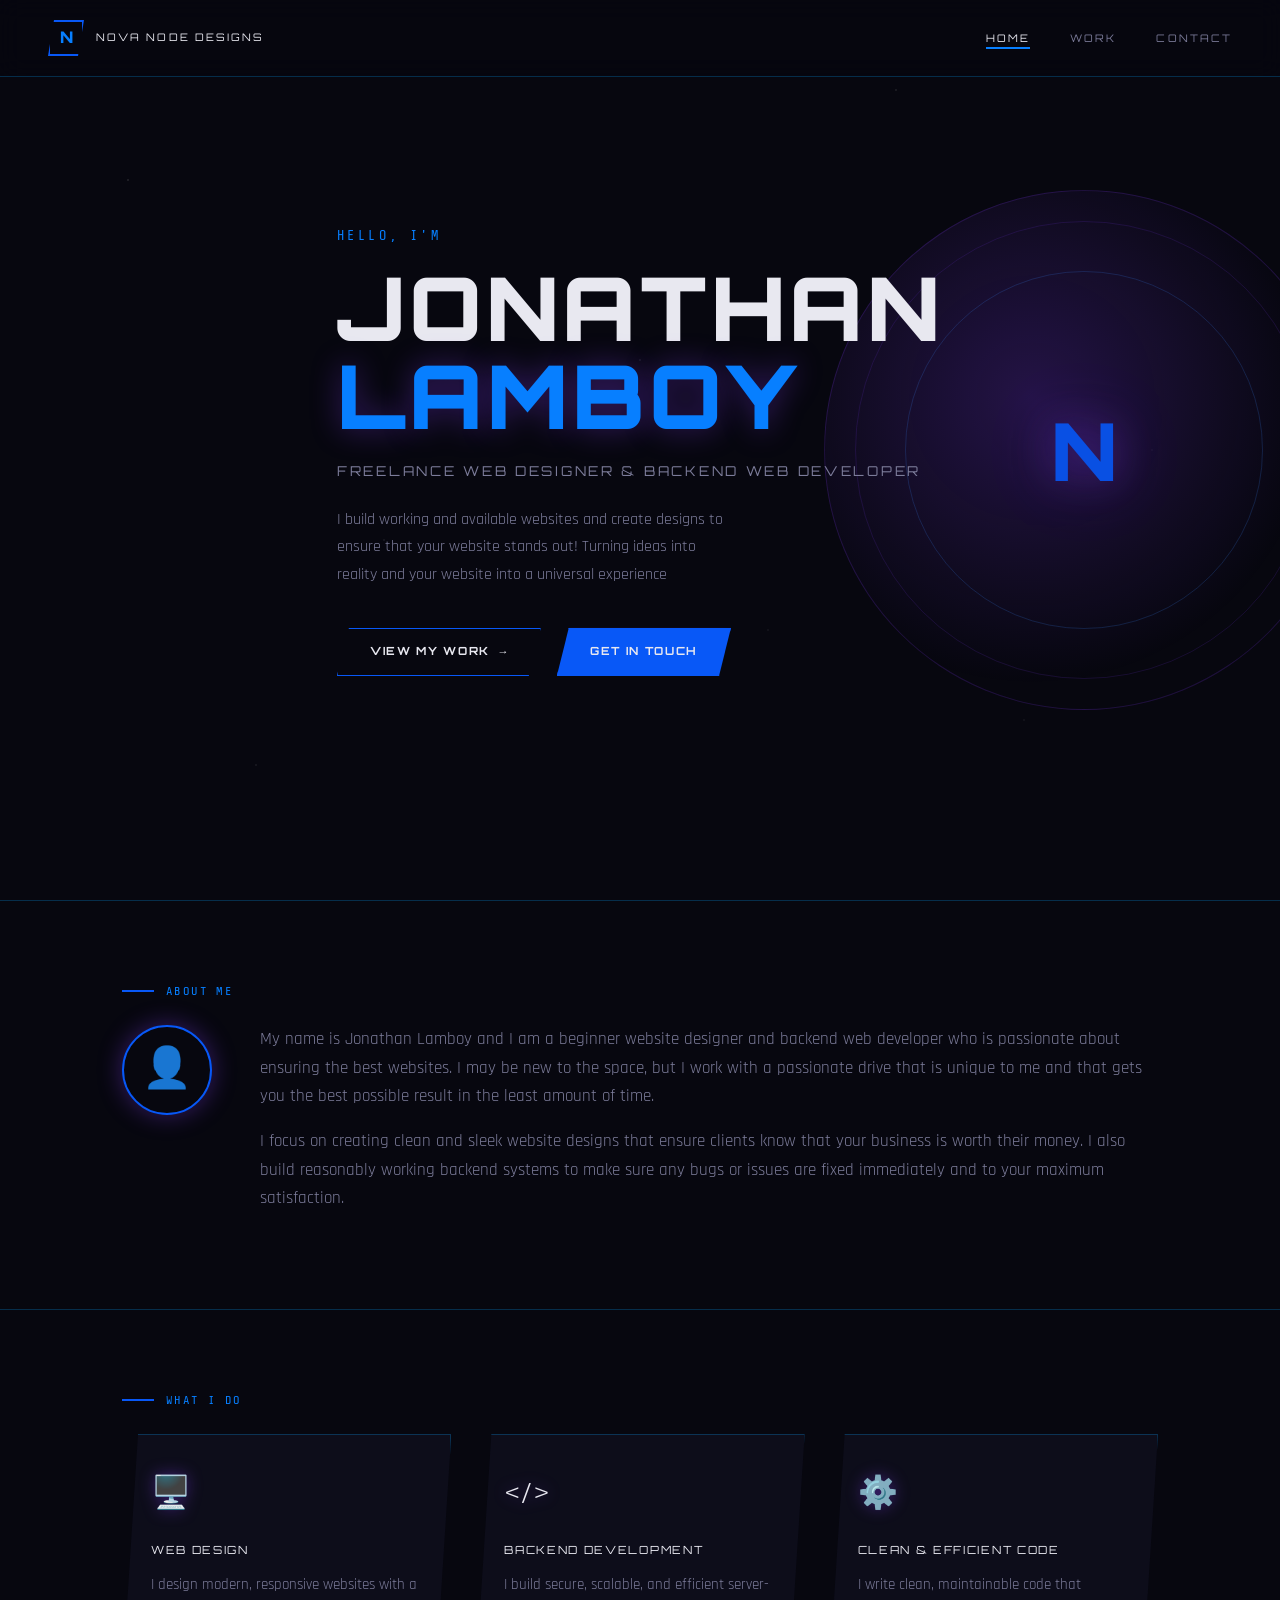
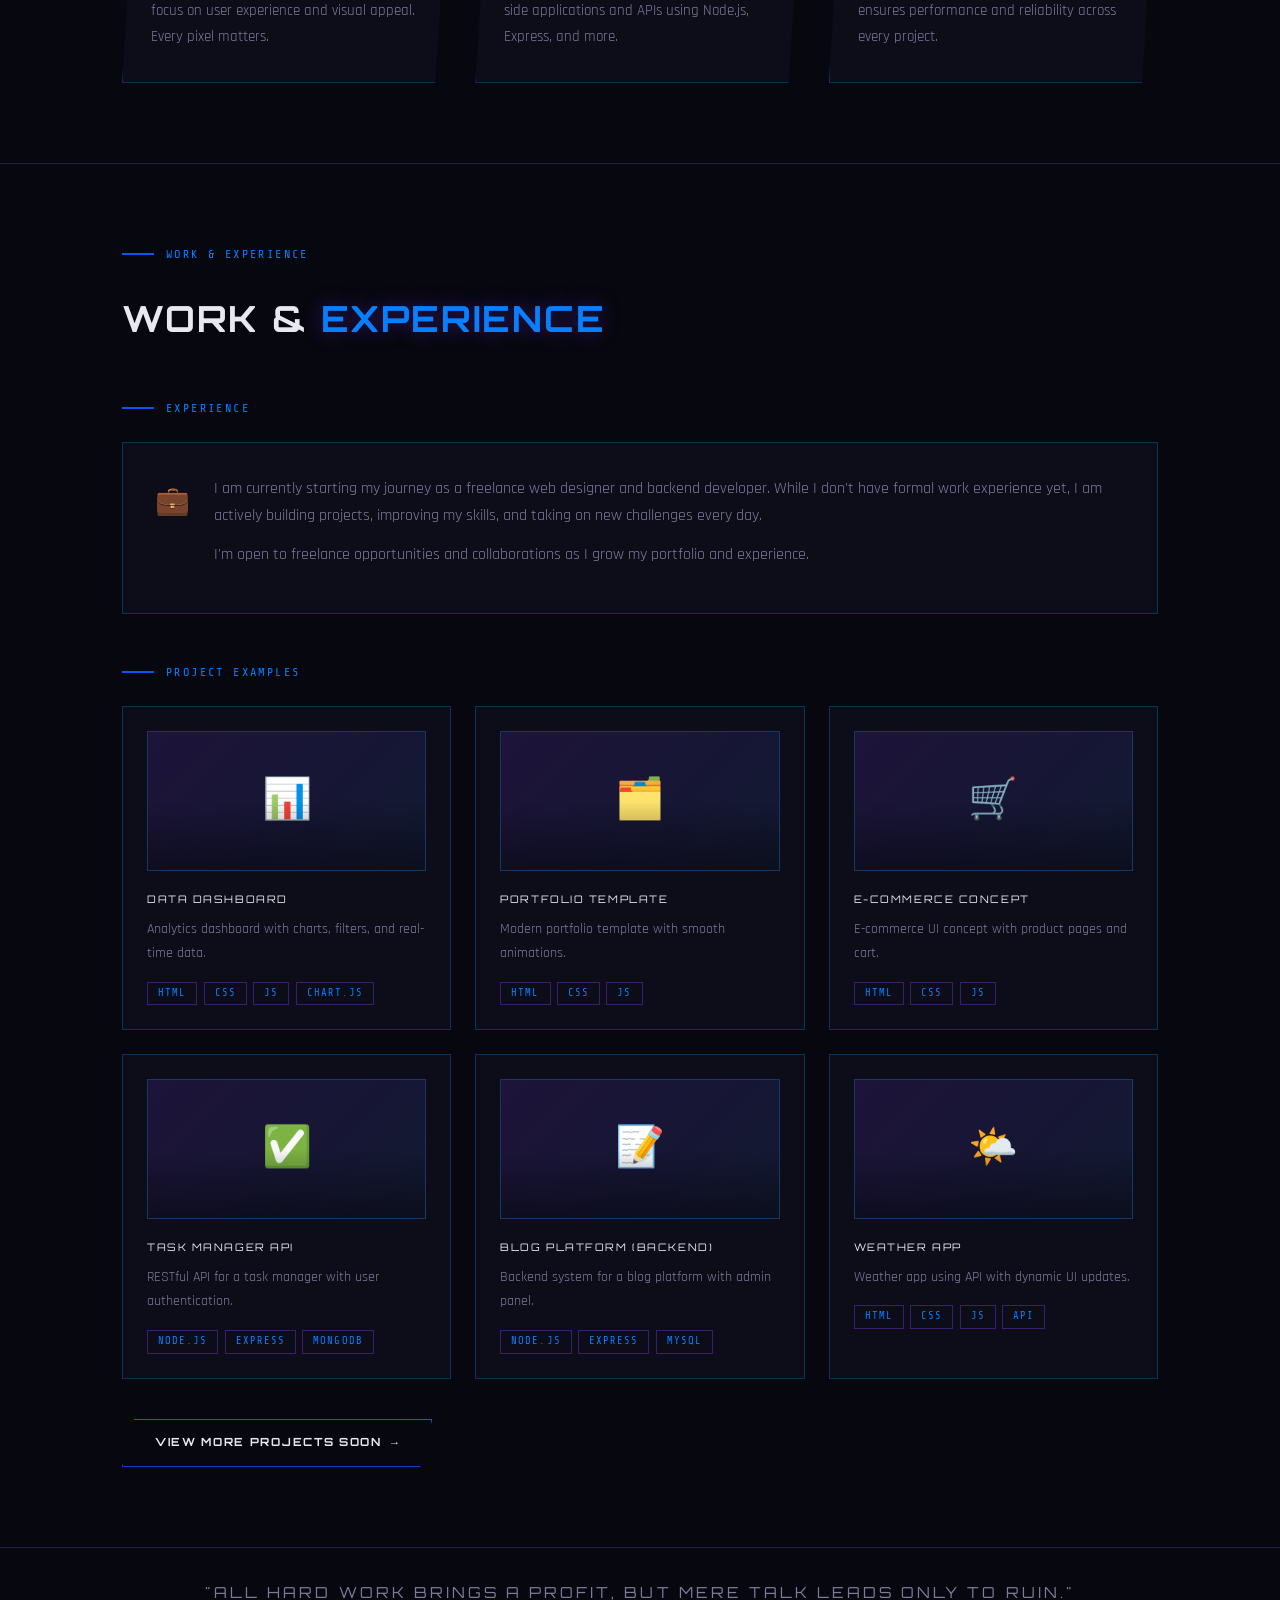
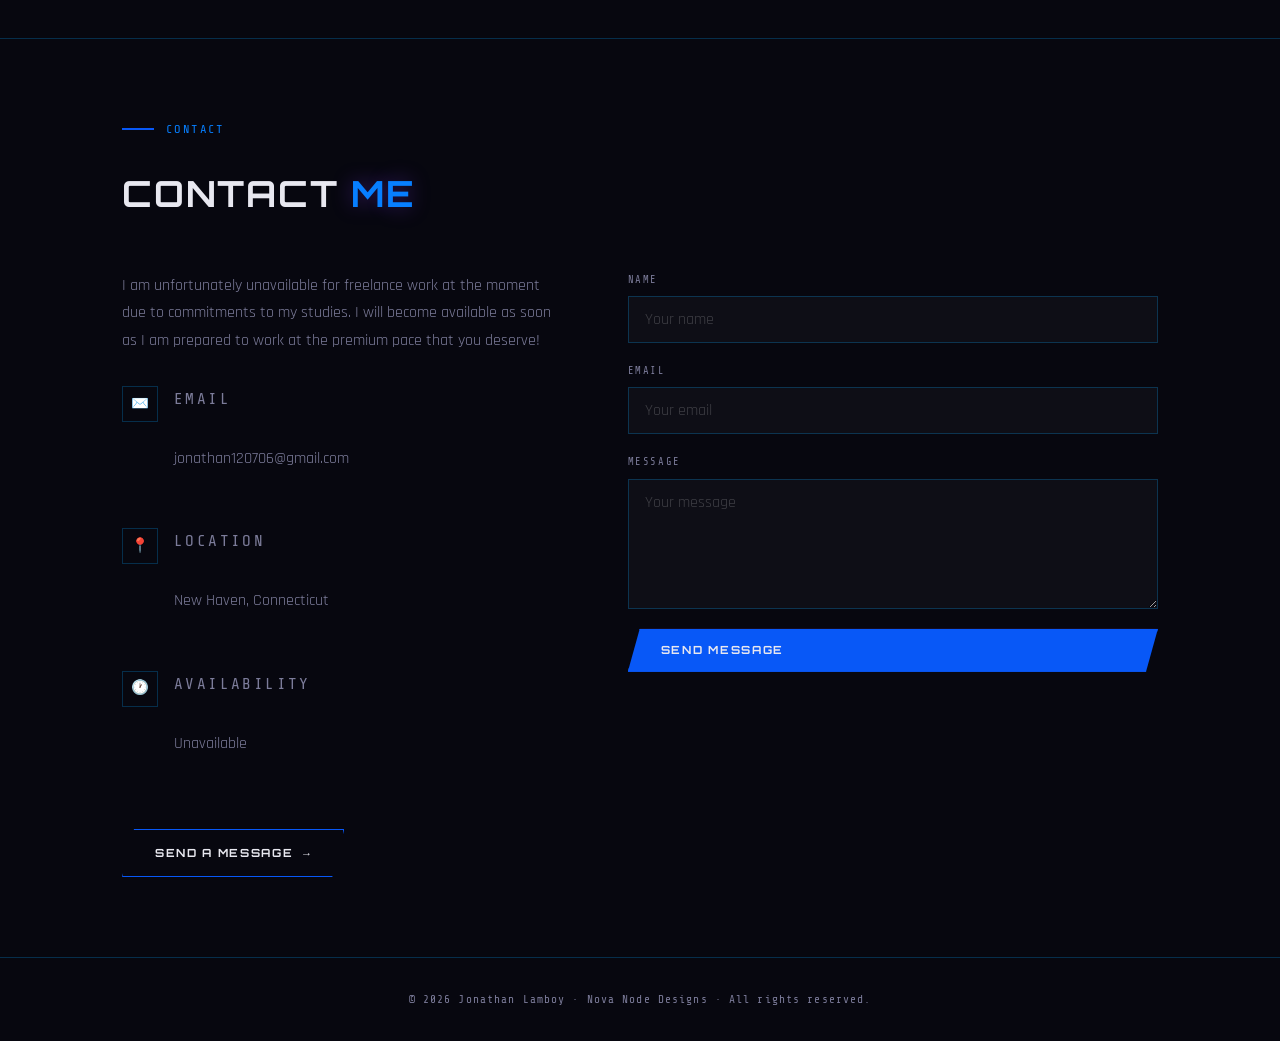
==== index.html @ 7d9d76f5 "Add files via upload" ====
<!DOCTYPE html>
<html lang="en">
<head>
  <meta charset="UTF-8" />
  <meta name="viewport" content="width=device-width, initial-scale=1.0"/>
  <title>Nova Node Designs | Jonathan Lamboy</title>
  <link href="https://fonts.googleapis.com/css2?family=Orbitron:wght@400;700;900&family=Rajdhani:wght@300;400;500;600;700&family=Share+Tech+Mono&display=swap" rel="stylesheet"/>
  <style>
    /* ============================================================
       CSS CUSTOM PROPERTIES — edit colors/fonts here easily
    ============================================================ */
    :root {
      --bg-dark:       #07070f;
      --bg-card:       #0d0d1a;
      --bg-card2:      #11112200;
      --accent:        hsl(220, 94%, 50%);       /* purple */
      --accent-bright: #077fff;
      --accent-glow:   rgba(124,58,237,0.4);
      --accent2:       #3b82f6;       /* blue */
      --text-primary:  #e8e8f0;
      --text-muted:    #7c7c9a;
      --border:        rgba(7, 164, 255, 0.25);
      --font-heading:  'Orbitron', monospace;
      --font-body:     'Rajdhani', sans-serif;
      --font-mono:     'Share Tech Mono', monospace;
    }

    /* ============================================================
       RESET & BASE
    ============================================================ */
    *, *::before, *::after { box-sizing: border-box; margin: 0; padding: 0; }

    html { scroll-behavior: smooth; }

    body {
      background: var(--bg-dark);
      color: var(--text-primary);
      font-family: var(--font-body);
      font-size: 16px;
      line-height: 1.7;
      overflow-x: hidden;
    }

    /* Starfield background */
    body::before {
      content: '';
      position: fixed;
      inset: 0;
      background-image:
        radial-gradient(1px 1px at 10% 20%, rgba(255,255,255,0.3) 0%, transparent 100%),
        radial-gradient(1px 1px at 30% 60%, rgba(255,255,255,0.2) 0%, transparent 100%),
        radial-gradient(1px 1px at 70% 10%, rgba(255,255,255,0.25) 0%, transparent 100%),
        radial-gradient(1px 1px at 80% 80%, rgba(255,255,255,0.15) 0%, transparent 100%),
        radial-gradient(1px 1px at 50% 40%, rgba(255,255,255,0.2) 0%, transparent 100%),
        radial-gradient(1px 1px at 90% 50%, rgba(255,255,255,0.1) 0%, transparent 100%),
        radial-gradient(1px 1px at 20% 85%, rgba(255,255,255,0.2) 0%, transparent 100%),
        radial-gradient(1px 1px at 60% 70%, rgba(255,255,255,0.15) 0%, transparent 100%);
      pointer-events: none;
      z-index: 0;
    }

    /* ============================================================
       UTILITY
    ============================================================ */
    .container {
      max-width: 1100px;
      margin: 0 auto;
      padding: 0 2rem;
    }

    .section { padding: 5rem 0; position: relative; }

    .section-label {
      font-family: var(--font-mono);
      font-size: 0.75rem;
      letter-spacing: 0.2em;
      color: var(--accent-bright);
      text-transform: uppercase;
      display: flex;
      align-items: center;
      gap: 0.75rem;
      margin-bottom: 1.5rem;
    }

    .section-label::before {
      content: '';
      display: block;
      width: 2rem;
      height: 2px;
      background: var(--accent);
    }

    .section-title {
      font-family: var(--font-heading);
      font-size: clamp(1.5rem, 3vw, 2.25rem);
      font-weight: 700;
      letter-spacing: 0.05em;
      text-transform: uppercase;
      margin-bottom: 3rem;
    }

    .glow-text { color: var(--accent-bright); text-shadow: 0 0 20px var(--accent-glow); }

    .btn {
      display: inline-flex;
      align-items: center;
      gap: 0.6rem;
      padding: 0.85rem 2rem;
      border: 1px solid var(--accent);
      background: transparent;
      color: var(--text-primary);
      font-family: var(--font-heading);
      font-size: 0.7rem;
      font-weight: 700;
      letter-spacing: 0.15em;
      text-transform: uppercase;
      text-decoration: none;
      cursor: pointer;
      clip-path: polygon(12px 0%, 100% 0%, calc(100% - 12px) 100%, 0% 100%);
      transition: background 0.25s, box-shadow 0.25s, color 0.25s;
    }

    .btn:hover {
      background: var(--accent);
      box-shadow: 0 0 24px var(--accent-glow);
      color: #fff;
    }

    .btn-filled {
      background: var(--accent);
      box-shadow: 0 0 18px var(--accent-glow);
    }

    .btn-filled:hover {
      background: var(--accent-bright);
    }

    /* ============================================================
       NAVIGATION
    ============================================================ */
    nav {
      position: fixed;
      top: 0; left: 0; right: 0;
      z-index: 100;
      display: flex;
      align-items: center;
      justify-content: space-between;
      padding: 1.25rem 3rem;
      background: rgba(7,7,15,0.85);
      backdrop-filter: blur(12px);
      border-bottom: 1px solid var(--border);
    }

    .nav-logo {
      display: flex;
      align-items: center;
      gap: 0.75rem;
      text-decoration: none;
    }

    .nav-logo-icon {
      width: 36px; height: 36px;
      border: 2px solid var(--accent);
      display: flex; align-items: center; justify-content: center;
      font-family: var(--font-heading);
      font-size: 1rem;
      font-weight: 900;
      color: var(--accent-bright);
      box-shadow: 0 0 12px var(--accent-glow);
      clip-path: polygon(6px 0%, 100% 0%, calc(100% - 6px) 100%, 0% 100%);
    }

    .nav-logo-text {
      font-family: var(--font-heading);
      font-size: 0.65rem;
      letter-spacing: 0.2em;
      text-transform: uppercase;
      color: var(--text-primary);
    }

    .nav-links {
      display: flex;
      gap: 2.5rem;
      list-style: none;
    }

    .nav-links a {
      font-family: var(--font-heading);
      font-size: 0.65rem;
      letter-spacing: 0.2em;
      text-transform: uppercase;
      text-decoration: none;
      color: var(--text-muted);
      transition: color 0.2s;
      position: relative;
      padding-bottom: 4px;
    }

    .nav-links a::after {
      content: '';
      position: absolute;
      bottom: 0; left: 0;
      width: 0; height: 2px;
      background: var(--accent-bright);
      transition: width 0.25s;
    }

    .nav-links a:hover,
    .nav-links a.active {
      color: var(--text-primary);
    }

    .nav-links a:hover::after,
    .nav-links a.active::after {
      width: 100%;
    }

    /* Hamburger (mobile) */
    .hamburger {
      display: none;
      flex-direction: column;
      gap: 5px;
      cursor: pointer;
      background: none;
      border: none;
      padding: 4px;
    }
    .hamburger span {
      display: block;
      width: 24px; height: 2px;
      background: var(--text-primary);
      transition: 0.3s;
    }

    /* ============================================================
       HERO SECTION
    ============================================================ */
    #home {
      min-height: 100vh;
      display: flex;
      align-items: center;
      padding-top: 80px;
      position: relative;
      overflow: hidden;
    }

    .hero-orb {
      position: absolute;
      right: -5%;
      top: 50%;
      transform: translateY(-50%);
      width: 520px; height: 520px;
      border-radius: 50%;
      background: radial-gradient(circle at 40% 40%, rgba(124,58,237,0.25) 0%, transparent 65%);
      border: 1px solid rgba(124,58,237,0.2);
      animation: pulse 4s ease-in-out infinite;
      pointer-events: none;
    }

    .hero-orb::before {
      content: '';
      position: absolute;
      inset: 30px;
      border-radius: 50%;
      border: 1px solid rgba(124,58,237,0.15);
      animation: spin 20s linear infinite;
    }

    .hero-orb::after {
      content: '';
      position: absolute;
      inset: 80px;
      border-radius: 50%;
      border: 1px solid rgba(59,130,246,0.2);
      animation: spin 12s linear infinite reverse;
    }

    /* N logo inside orb */
    .orb-logo {
      position: absolute;
      top: 50%; left: 50%;
      transform: translate(-50%, -50%);
      font-family: var(--font-heading);
      font-size: 5rem;
      font-weight: 900;
      color: var(--accent);
      text-shadow: 0 0 40px var(--accent-glow), 0 0 80px var(--accent-glow);
      opacity: 0.9;
    }

    @keyframes pulse {
      0%, 100% { box-shadow: 0 0 60px rgba(124,58,237,0.15); }
      50%       { box-shadow: 0 0 120px rgba(124,58,237,0.35); }
    }

    @keyframes spin { to { transform: rotate(360deg); } }

    .hero-content { position: relative; z-index: 1; }

    .hero-greeting {
      font-family: var(--font-mono);
      font-size: 0.85rem;
      letter-spacing: 0.25em;
      color: var(--accent-bright);
      text-transform: uppercase;
      margin-bottom: 1rem;
      animation: fadeUp 0.6s ease both;
    }

    .hero-name {
      font-family: var(--font-heading);
      font-size: clamp(3rem, 8vw, 5.5rem);
      font-weight: 900;
      line-height: 1;
      text-transform: uppercase;
      letter-spacing: 0.04em;
      animation: fadeUp 0.7s 0.1s ease both;
    }

    .hero-name .last { color: var(--accent-bright); text-shadow: 0 0 30px var(--accent-glow); }

    .hero-tagline {
      font-family: var(--font-heading);
      font-size: clamp(0.65rem, 1.5vw, 0.85rem);
      letter-spacing: 0.2em;
      color: var(--text-muted);
      text-transform: uppercase;
      margin: 1.25rem 0 1.5rem;
      animation: fadeUp 0.7s 0.2s ease both;
    }

    .hero-desc {
      max-width: 400px;
      color: var(--text-muted);
      font-size: 1rem;
      margin-bottom: 2.5rem;
      animation: fadeUp 0.7s 0.3s ease both;
    }

    .hero-btns {
      display: flex;
      gap: 1rem;
      animation: fadeUp 0.7s 0.4s ease both;
    }

    @keyframes fadeUp {
      from { opacity: 0; transform: translateY(20px); }
      to   { opacity: 1; transform: translateY(0); }
    }

    /* ============================================================
       ABOUT SECTION
    ============================================================ */
    .about-grid {
      display: grid;
      grid-template-columns: auto 1fr;
      gap: 3rem;
      align-items: start;
    }

    .about-avatar {
      width: 90px; height: 90px;
      border: 2px solid var(--accent);
      border-radius: 50%;
      display: flex; align-items: center; justify-content: center;
      font-size: 2.5rem;
      box-shadow: 0 0 24px var(--accent-glow);
      flex-shrink: 0;
    }

    .about-text p { color: var(--text-muted); margin-bottom: 1rem; font-size: 1.05rem; }

    /* ============================================================
       WHAT I DO
    ============================================================ */
    .services-grid {
      display: grid;
      grid-template-columns: repeat(auto-fit, minmax(220px, 1fr));
      gap: 1.5rem;
    }

    .service-card {
      border: 1px solid var(--border);
      background: var(--bg-card);
      padding: 2rem 1.75rem;
      position: relative;
      clip-path: polygon(16px 0%, 100% 0%, calc(100% - 16px) 100%, 0% 100%);
      transition: border-color 0.3s, box-shadow 0.3s, transform 0.3s;
    }

    .service-card:hover {
      border-color: var(--accent);
      box-shadow: 0 0 30px var(--accent-glow);
      transform: translateY(-4px);
    }

    .service-icon {
      font-size: 2rem;
      margin-bottom: 1.25rem;
      display: block;
      filter: drop-shadow(0 0 8px var(--accent-glow));
    }

    .service-title {
      font-family: var(--font-heading);
      font-size: 0.7rem;
      letter-spacing: 0.15em;
      text-transform: uppercase;
      margin-bottom: 0.75rem;
      color: var(--text-primary);
    }

    .service-desc { color: var(--text-muted); font-size: 0.95rem; }

    /* ============================================================
       WORK / PROJECTS SECTION
    ============================================================ */
    .work-intro {
      color: var(--text-muted);
      max-width: 600px;
      margin-bottom: 3rem;
      font-size: 1rem;
    }

    /* ---- Experience block ---- */
    .experience-block {
      border: 1px solid var(--border);
      background: var(--bg-card);
      padding: 2rem;
      margin-bottom: 3rem;
      display: flex;
      gap: 1.5rem;
      align-items: flex-start;
    }

    .exp-icon { font-size: 1.75rem; flex-shrink: 0; margin-top: 4px; }

    .exp-body p { color: var(--text-muted); margin-bottom: 0.75rem; font-size: 1rem; }

    /* ---- Projects grid ---- */
    .projects-grid {
      display: grid;
      grid-template-columns: repeat(auto-fill, minmax(280px, 1fr));
      gap: 1.5rem;
      margin-bottom: 2.5rem;
    }

    .project-card {
      border: 1px solid var(--border);
      background: var(--bg-card);
      padding: 1.5rem;
      transition: border-color 0.3s, box-shadow 0.3s, transform 0.3s;
      cursor: default;
    }

    .project-card:hover {
      border-color: var(--accent);
      box-shadow: 0 0 24px var(--accent-glow);
      transform: translateY(-3px);
    }

    .project-thumb {
      width: 100%;
      height: 140px;
      background: linear-gradient(135deg, rgba(124,58,237,0.15), rgba(59,130,246,0.1));
      border: 1px solid var(--border);
      margin-bottom: 1.25rem;
      display: flex;
      align-items: center;
      justify-content: center;
      font-size: 2.5rem;
      position: relative;
      overflow: hidden;
    }

    .project-thumb::after {
      content: '';
      position: absolute;
      inset: 0;
      background: linear-gradient(to bottom, transparent 50%, rgba(7,7,15,0.6));
    }

    .project-title {
      font-family: var(--font-heading);
      font-size: 0.65rem;
      letter-spacing: 0.15em;
      text-transform: uppercase;
      margin-bottom: 0.5rem;
    }

    .project-desc { color: var(--text-muted); font-size: 0.9rem; margin-bottom: 1rem; }

    .project-tags { display: flex; flex-wrap: wrap; gap: 0.4rem; }

    .tag {
      font-family: var(--font-mono);
      font-size: 0.65rem;
      letter-spacing: 0.1em;
      padding: 2px 10px;
      border: 1px solid rgba(124,58,237,0.4);
      color: var(--accent-bright);
      text-transform: uppercase;
    }

    /* ============================================================
       CONTACT SECTION
    ============================================================ */
    .contact-layout {
      display: grid;
      grid-template-columns: 1fr 1.2fr;
      gap: 4rem;
      align-items: start;
    }

    .contact-info p {
      color: var(--text-muted);
      margin-bottom: 2rem;
      font-size: 1rem;
    }

    .contact-detail {
      display: flex;
      align-items: flex-start;
      gap: 1rem;
      margin-bottom: 1.5rem;
    }

    .contact-detail-icon {
      width: 36px; height: 36px;
      border: 1px solid var(--border);
      display: flex; align-items: center; justify-content: center;
      flex-shrink: 0;
      font-size: 0.9rem;
    }

    .contact-detail-label {
      font-family: var(--font-mono);
      font-size: 0.65rem;
      letter-spacing: 0.15em;
      text-transform: uppercase;
      color: var(--accent-bright);
      margin-bottom: 2px;
    }

    .contact-detail-value { color: var(--text-primary); font-size: 0.95rem; }

    /* ---- Form ---- */
    .contact-form { display: flex; flex-direction: column; gap: 1.25rem; }

    .form-group { display: flex; flex-direction: column; gap: 0.4rem; }

    .form-label {
      font-family: var(--font-mono);
      font-size: 0.65rem;
      letter-spacing: 0.15em;
      text-transform: uppercase;
      color: var(--text-muted);
    }

    .form-input,
    .form-textarea {
      background: rgba(255,255,255,0.03);
      border: 1px solid var(--border);
      color: var(--text-primary);
      font-family: var(--font-body);
      font-size: 1rem;
      padding: 0.75rem 1rem;
      outline: none;
      transition: border-color 0.25s, box-shadow 0.25s;
      width: 100%;
    }

    .form-input::placeholder,
    .form-textarea::placeholder { color: rgba(255,255,255,0.2); }

    .form-input:focus,
    .form-textarea:focus {
      border-color: var(--accent);
      box-shadow: 0 0 12px var(--accent-glow);
    }

    .form-textarea { resize: vertical; min-height: 130px; }

    /* ============================================================
       QUOTE BANNER
    ============================================================ */
    .quote-banner {
      text-align: center;
      padding: 2rem 0;
      border-top: 1px solid var(--border);
      border-bottom: 1px solid var(--border);
      margin: 0;
    }

    .quote-banner blockquote {
      font-family: var(--font-heading);
      font-size: clamp(0.7rem, 1.5vw, 0.95rem);
      letter-spacing: 0.2em;
      text-transform: uppercase;
      color: var(--text-muted);
    }

    /* ============================================================
       FOOTER
    ============================================================ */
    footer {
      text-align: center;
      padding: 2rem;
      font-family: var(--font-mono);
      font-size: 0.7rem;
      letter-spacing: 0.1em;
      color: var(--text-muted);
      border-top: 1px solid var(--border);
    }

    /* ============================================================
       DIVIDER
    ============================================================ */
    .section-divider {
      border: none;
      border-top: 1px solid var(--border);
      margin: 0;
    }

    /* ============================================================
       MOBILE RESPONSIVE
    ============================================================ */
    @media (max-width: 768px) {
      nav { padding: 1rem 1.5rem; }

      .nav-links { display: none; flex-direction: column; gap: 1.5rem; position: absolute;
        top: 100%; left: 0; right: 0; background: rgba(7,7,15,0.97);
        padding: 2rem; border-bottom: 1px solid var(--border); }

      .nav-links.open { display: flex; }

      .hamburger { display: flex; }

      .hero-orb { width: 280px; height: 280px; right: -10%; opacity: 0.5; }

      .about-grid { grid-template-columns: 1fr; }

      .contact-layout { grid-template-columns: 1fr; gap: 2.5rem; }

      .hero-btns { flex-direction: column; align-items: flex-start; }
    }
  </style>
</head>
<body>

  <!-- ============================================================
       NAVIGATION
  ============================================================ -->
  <nav>
    <a href="#home" class="nav-logo">
      <div class="nav-logo-icon">N</div>
      <span class="nav-logo-text">Nova Node Designs</span>
    </a>

    <ul class="nav-links" id="navLinks">
      <li><a href="#home"    class="active">Home</a></li>
      <li><a href="#work">Work</a></li>
      <li><a href="#contact">Contact</a></li>
    </ul>

    <button class="hamburger" id="hamburger" aria-label="Toggle menu">
      <span></span><span></span><span></span>
    </button>
  </nav>


  <!-- ============================================================
       HERO
  ============================================================ -->
  <section id="home" class="section">
    <div class="container">
      <div class="hero-content">
        <p class="hero-greeting">Hello, I'm</p>
        <h1 class="hero-name">
          Jonathan<br>
          <span class="last">Lamboy</span>
        </h1>
        <!-- ✏️ EDIT: change your title below -->
        <p class="hero-tagline">Freelance Web Designer &amp; Backend Web Developer</p>
        <!-- ✏️ EDIT: change your short bio below -->
        <p class="hero-desc">
          I build working and available websites and create designs to ensure that your website stands out!
          Turning ideas into reality and your website into a universal experience
        </p>
        <div class="hero-btns">
          <a href="#work" class="btn">View My Work &nbsp;→</a>
          <a href="#contact" class="btn btn-filled">Get In Touch</a>
        </div>
      </div>
    </div>

    <!-- Decorative orb -->
    <div class="hero-orb">
      <div class="orb-logo">N</div>
    </div>
  </section>


  <!-- ============================================================
       ABOUT
  ============================================================ -->
  <hr class="section-divider"/>
  <section id="about" class="section">
    <div class="container">
      <span class="section-label">About Me</span>
      <div class="about-grid">
        <div class="about-avatar">👤</div>
        <div class="about-text">
          <!-- ✏️ EDIT: change your bio paragraphs below -->
          <p>
            My name is Jonathan Lamboy and I am a beginner website designer and backend web developer who is passionate about ensuring the best websites. I may be new to the space, but I work with a passionate drive that is unique to me and that gets you the best possible result in the least amount of time.
          </p>
          <p>
            I focus on creating clean and sleek website designs that ensure clients know that your business is worth their money. I also build reasonably working backend systems to make sure any bugs or issues are fixed immediately and to your maximum satisfaction.
          </p>
        </div>
      </div>
    </div>
  </section>


  <!-- ============================================================
       WHAT I DO
  ============================================================ -->
  <hr class="section-divider"/>
  <section id="services" class="section">
    <div class="container">
      <span class="section-label">What I Do</span>
      <div class="services-grid">
        <!-- ✏️ EDIT: change service cards or add more below -->
        <div class="service-card">
          <span class="service-icon">🖥️</span>
          <p class="service-title">Web Design</p>
          <p class="service-desc">
            I design modern, responsive websites with a focus on user experience
            and visual appeal. Every pixel matters.
          </p>
        </div>
        <div class="service-card">
          <span class="service-icon">&lt;/&gt;</span>
          <p class="service-title">Backend Development</p>
          <p class="service-desc">
            I build secure, scalable, and efficient server-side applications and APIs
            using Node.js, Express, and more.
          </p>
        </div>
        <div class="service-card">
          <span class="service-icon">⚙️</span>
          <p class="service-title">Clean &amp; Efficient Code</p>
          <p class="service-desc">
            I write clean, maintainable code that ensures performance and reliability
            across every project.
          </p>
        </div>
      </div>
    </div>
  </section>


  <!-- ============================================================
       WORK & EXPERIENCE
  ============================================================ -->
  <hr class="section-divider"/>
  <section id="work" class="section">
    <div class="container">
      <span class="section-label">Work &amp; Experience</span>
      <h2 class="section-title">Work &amp; <span class="glow-text">Experience</span></h2>

      <!-- ---- Experience ---- -->
      <span class="section-label">Experience</span>
      <div class="experience-block">
        <span class="exp-icon">💼</span>
        <div class="exp-body">
          <!-- ✏️ EDIT: add your job titles, companies, dates here -->
          <p>
            I am currently starting my journey as a freelance web designer and backend developer.
            While I don't have formal work experience yet, I am actively building projects,
            improving my skills, and taking on new challenges every day.
          </p>
          <p>
            I'm open to freelance opportunities and collaborations as I grow my portfolio
            and experience.
          </p>

          <!-- Example of how to add a real job entry — uncomment and fill in:
          <p><strong style="color:var(--text-primary)">Job Title — Company Name</strong><br>
          Month Year – Month Year<br>
          Brief description of what you did here.</p>
          -->
        </div>
      </div>

      <!-- ---- Projects ---- -->
      <span class="section-label">Project Examples</span>
      <div class="projects-grid">

        <!-- ✏️ EDIT: change or add project cards. Copy one block and paste it. -->

        <div class="project-card">
          <div class="project-thumb">📊</div>
          <p class="project-title">Data Dashboard</p>
          <p class="project-desc">Analytics dashboard with charts, filters, and real-time data.</p>
          <div class="project-tags">
            <span class="tag">HTML</span>
            <span class="tag">CSS</span>
            <span class="tag">JS</span>
            <span class="tag">Chart.js</span>
          </div>
        </div>

        <div class="project-card">
          <div class="project-thumb">🗂️</div>
          <p class="project-title">Portfolio Template</p>
          <p class="project-desc">Modern portfolio template with smooth animations.</p>
          <div class="project-tags">
            <span class="tag">HTML</span>
            <span class="tag">CSS</span>
            <span class="tag">JS</span>
          </div>
        </div>

        <div class="project-card">
          <div class="project-thumb">🛒</div>
          <p class="project-title">E-Commerce Concept</p>
          <p class="project-desc">E-commerce UI concept with product pages and cart.</p>
          <div class="project-tags">
            <span class="tag">HTML</span>
            <span class="tag">CSS</span>
            <span class="tag">JS</span>
          </div>
        </div>

        <div class="project-card">
          <div class="project-thumb">✅</div>
          <p class="project-title">Task Manager API</p>
          <p class="project-desc">RESTful API for a task manager with user authentication.</p>
          <div class="project-tags">
            <span class="tag">Node.js</span>
            <span class="tag">Express</span>
            <span class="tag">MongoDB</span>
          </div>
        </div>

        <div class="project-card">
          <div class="project-thumb">📝</div>
          <p class="project-title">Blog Platform (Backend)</p>
          <p class="project-desc">Backend system for a blog platform with admin panel.</p>
          <div class="project-tags">
            <span class="tag">Node.js</span>
            <span class="tag">Express</span>
            <span class="tag">MySQL</span>
          </div>
        </div>

        <div class="project-card">
          <div class="project-thumb">🌤️</div>
          <p class="project-title">Weather App</p>
          <p class="project-desc">Weather app using API with dynamic UI updates.</p>
          <div class="project-tags">
            <span class="tag">HTML</span>
            <span class="tag">CSS</span>
            <span class="tag">JS</span>
            <span class="tag">API</span>
          </div>
        </div>

      </div>

      <a href="#contact" class="btn">View More Projects Soon &nbsp;→</a>
    </div>
  </section>


  <!-- ============================================================
       QUOTE BANNER
  ============================================================ -->
  <div class="quote-banner">
    <div class="container">
      <!-- ✏️ EDIT: change your personal quote -->
      <blockquote>"All hard work brings a profit, but mere talk leads only to ruin."</blockquote>
    </div>
  </div>


  <!-- ============================================================
       CONTACT
  ============================================================ -->
  <section id="contact" class="section">
    <div class="container">
      <span class="section-label">Contact</span>
      <h2 class="section-title">Contact <span class="glow-text">Me</span></h2>

      <div class="contact-layout">

        <!-- Left: info -->
        <div class="contact-info">
          <p>I am unfortunately unavailable for freelance work at the moment due to commitments to my studies. I will become available as soon as I am prepared to work at the premium pace that you deserve!</p>

          <!-- ✏️ EDIT: update your email, location, and availability below -->
          <div class="contact-detail">
            <div class="contact-detail-icon">✉️</div>
            <div>
              <p class="contact-detail-label">Email</p>
              <!-- Change this email -->
              <p class="contact-detail-value">jonathan120706@gmail.com</p>
            </div>
          </div>

          <div class="contact-detail">
            <div class="contact-detail-icon">📍</div>
            <div>
              <p class="contact-detail-label">Location</p>
              <!-- Change your location -->
              <p class="contact-detail-value">New Haven, Connecticut</p>
            </div>
          </div>

          <div class="contact-detail">
            <div class="contact-detail-icon">🕐</div>
            <div>
              <p class="contact-detail-label">Availability</p>
              <!-- Change your availability status -->
              <p class="contact-detail-value">Unavailable</p>
            </div>
          </div>

          <a href="mailto:jonathan120706@gmail.com" class="btn" style="margin-top:1rem;">
            Send A Message &nbsp;→
          </a>
        </div>

        <!-- Right: form -->
        <!-- ✏️ NOTE: To make this form actually send emails, you need a service like
             Formspree (https://formspree.io) — free and easy. Replace the action URL. -->
        <form class="contact-form"
              action="https://formspree.io/f/xvzyzaak"
            method="POST">
          <div class="form-group">
            <label class="form-label" for="name">Name</label>
            <input class="form-input" id="name" name="name" type="text"
                   placeholder="Your name" required/>
          </div>
          <div class="form-group">
            <label class="form-label" for="email">Email</label>
            <input class="form-input" id="email" name="email" type="email"
                   placeholder="Your email" required/>
          </div>
          <div class="form-group">
            <label class="form-label" for="message">Message</label>
            <textarea class="form-textarea" id="message" name="message"
                      placeholder="Your message" required></textarea>
          </div>
          <button type="submit" class="btn btn-filled">Send Message</button>
        </form>

      </div>
    </div>
  </section>


  <!-- ============================================================
       FOOTER
  ============================================================ -->
  <footer>
    <!-- ✏️ EDIT: update your name and year -->
    <p>© 2026 Jonathan Lamboy · Nova Node Designs · All rights reserved.</p>
  </footer>


  <!-- ============================================================
       JAVASCRIPT — mobile menu & active nav link
  ============================================================ -->
  <script>
    // Mobile hamburger menu
    const hamburger = document.getElementById('hamburger');
    const navLinks  = document.getElementById('navLinks');

    hamburger.addEventListener('click', () => {
      navLinks.classList.toggle('open');
    });

    // Close menu when a link is clicked
    navLinks.querySelectorAll('a').forEach(link => {
      link.addEventListener('click', () => navLinks.classList.remove('open'));
    });

    // Highlight active nav link on scroll
    const sections = document.querySelectorAll('section[id]');
    const links    = document.querySelectorAll('.nav-links a');

    function setActive() {
      let current = '';
      sections.forEach(sec => {
        if (window.scrollY >= sec.offsetTop - 120) current = sec.id;
      });
      links.forEach(a => {
        a.classList.toggle('active', a.getAttribute('href') === '#' + current);
      });
    }

    window.addEventListener('scroll', setActive);
    setActive();
  </script>

</body>
</html>
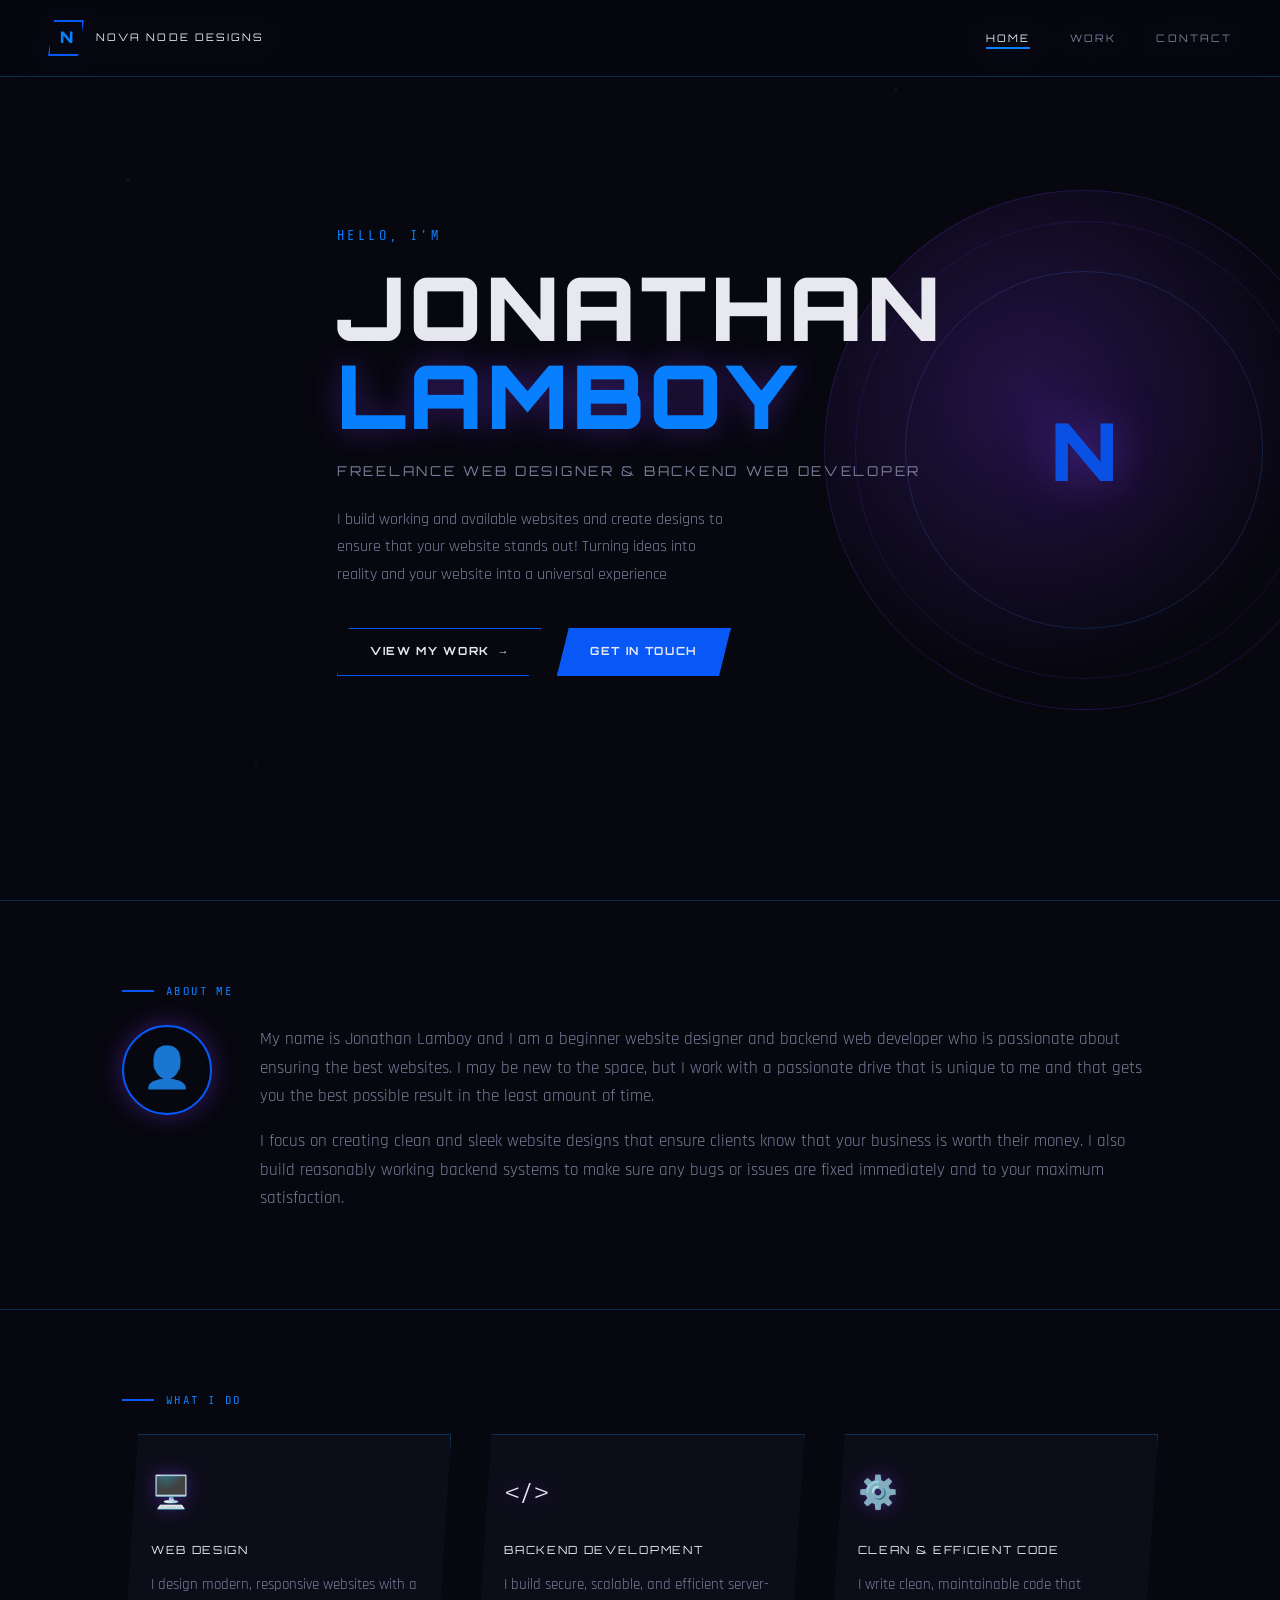
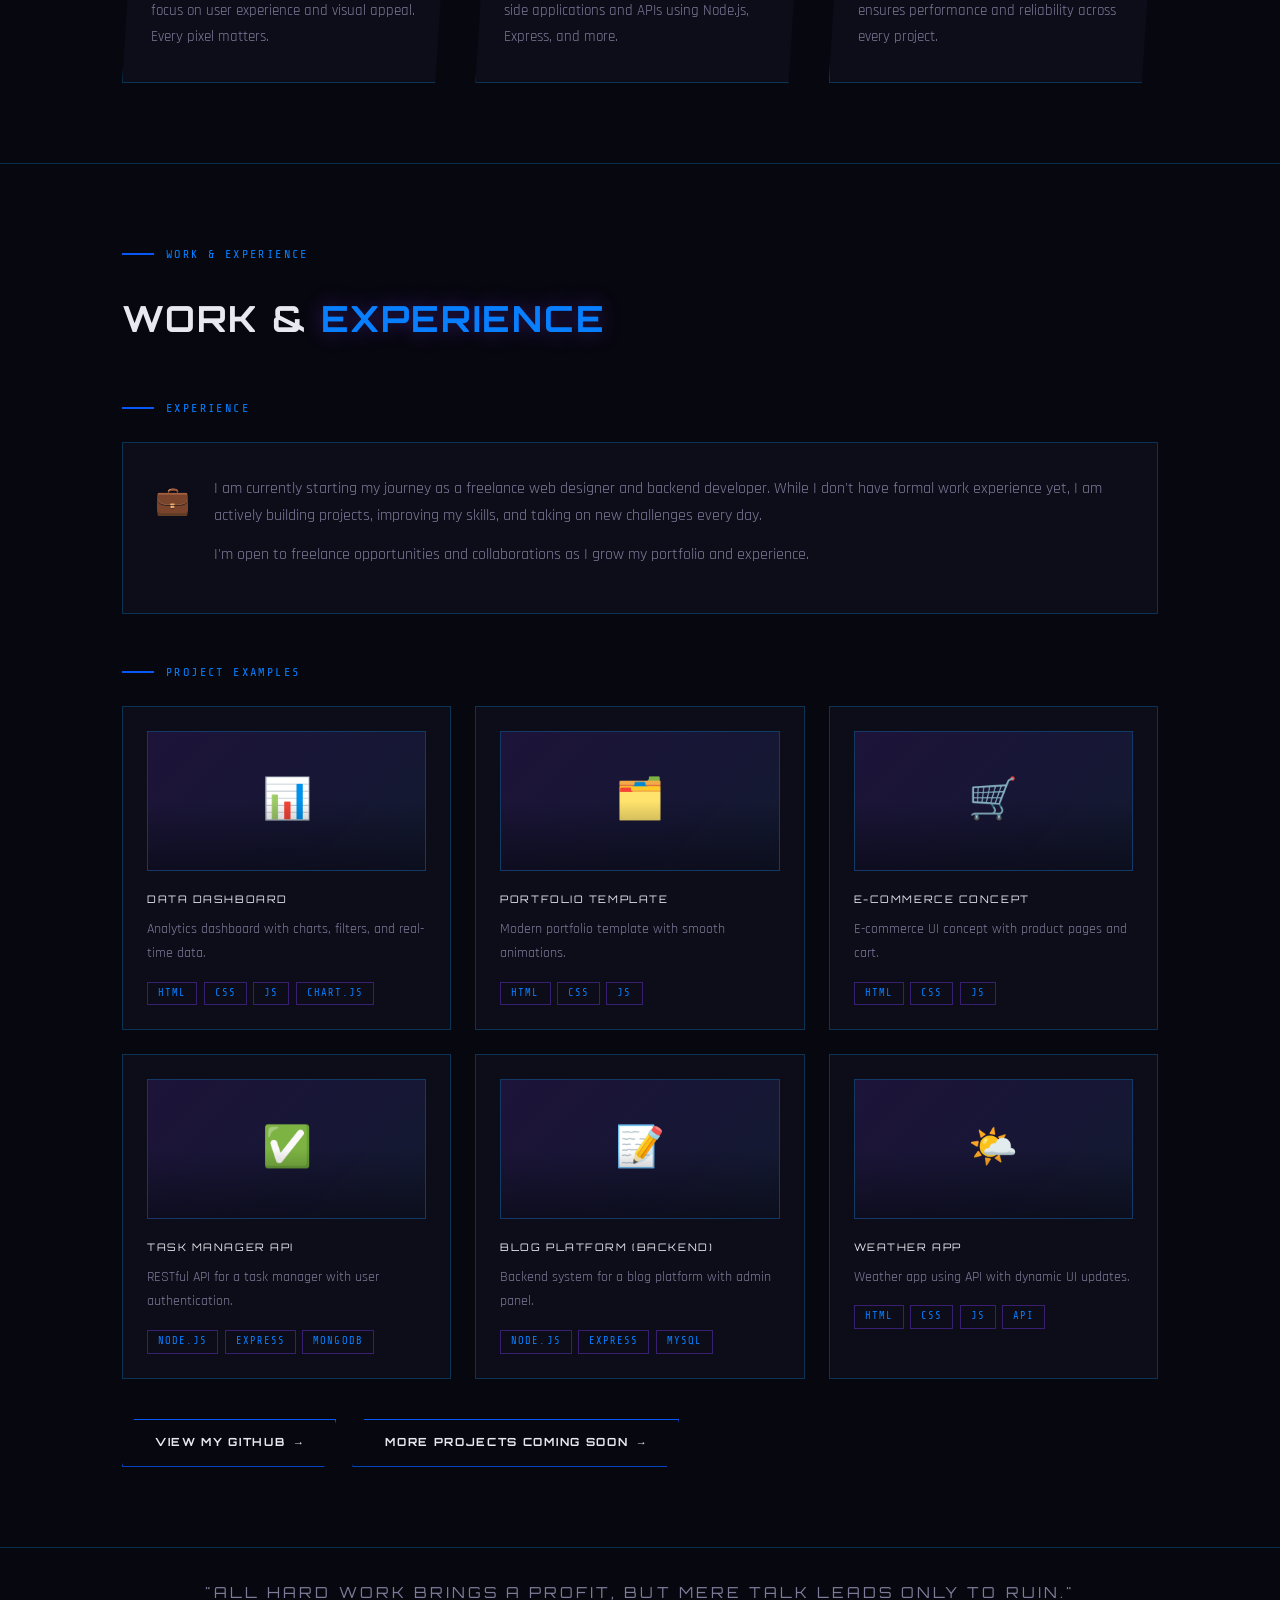
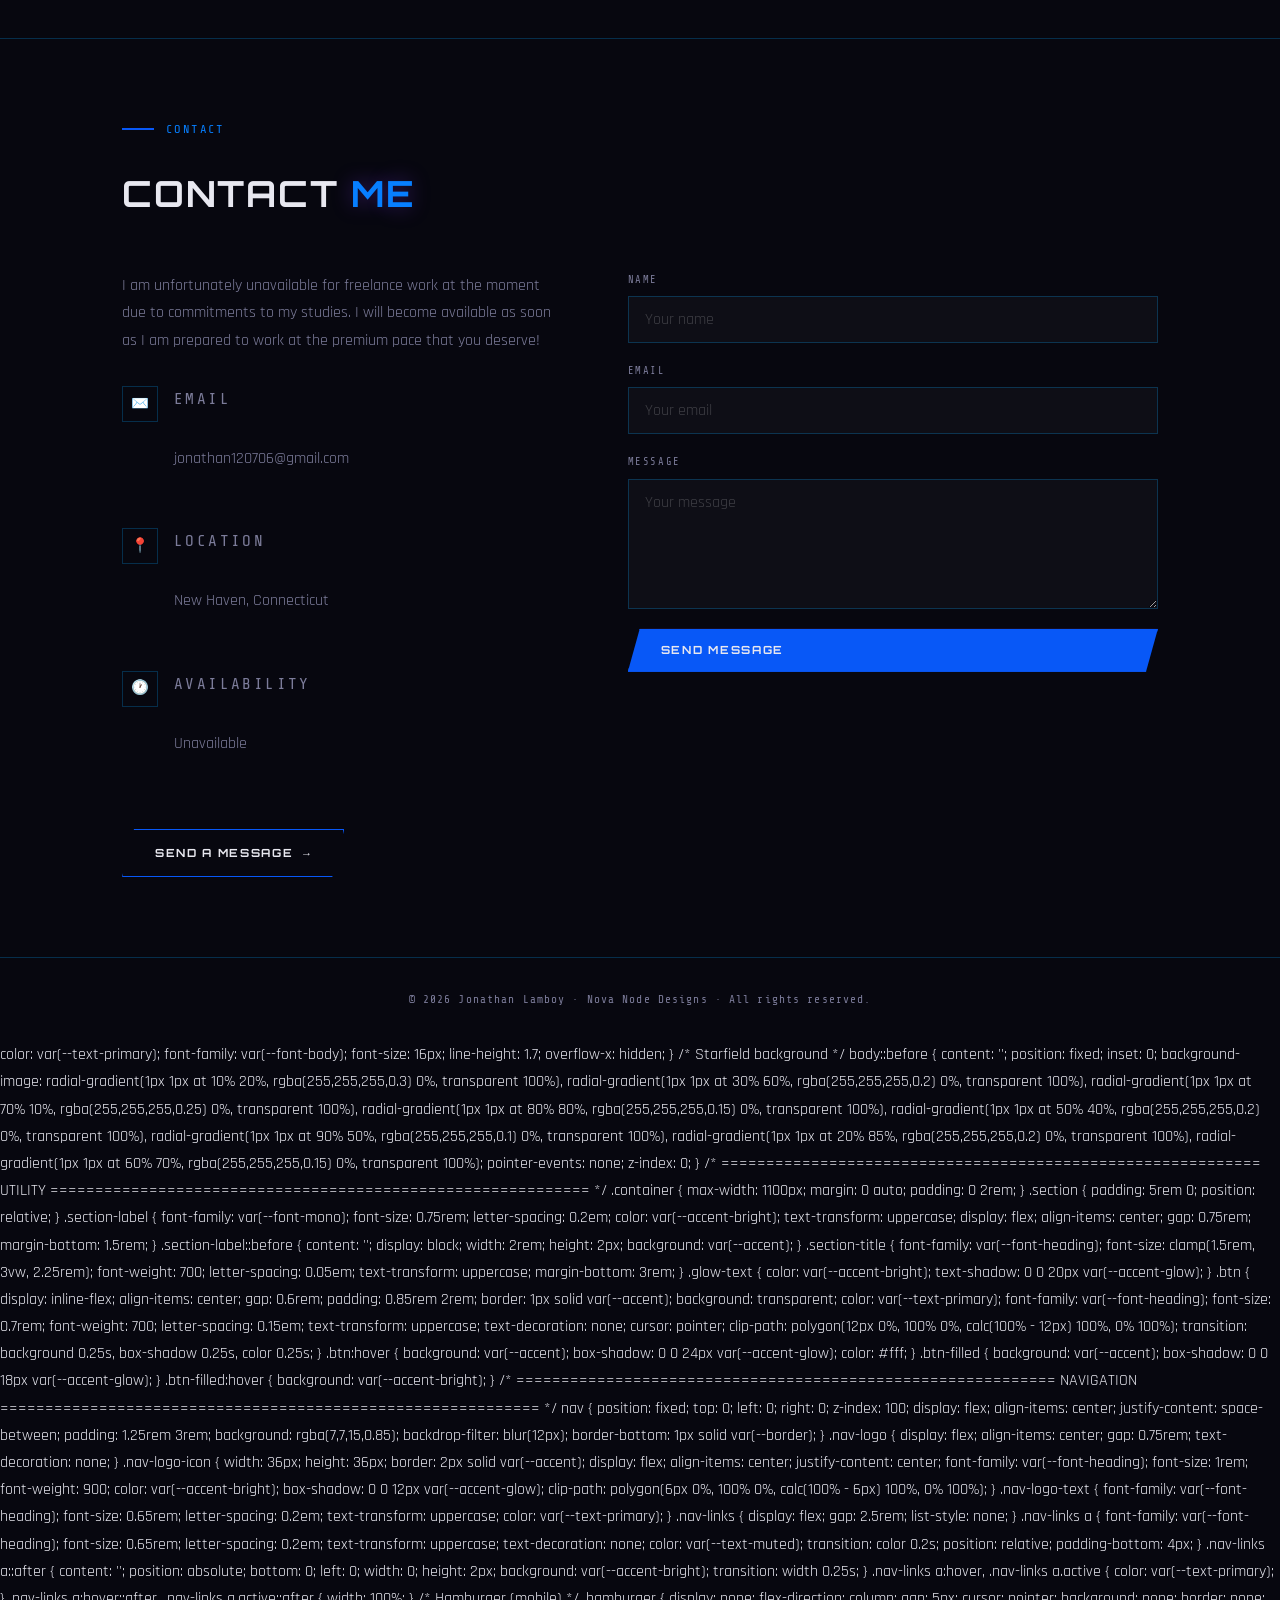
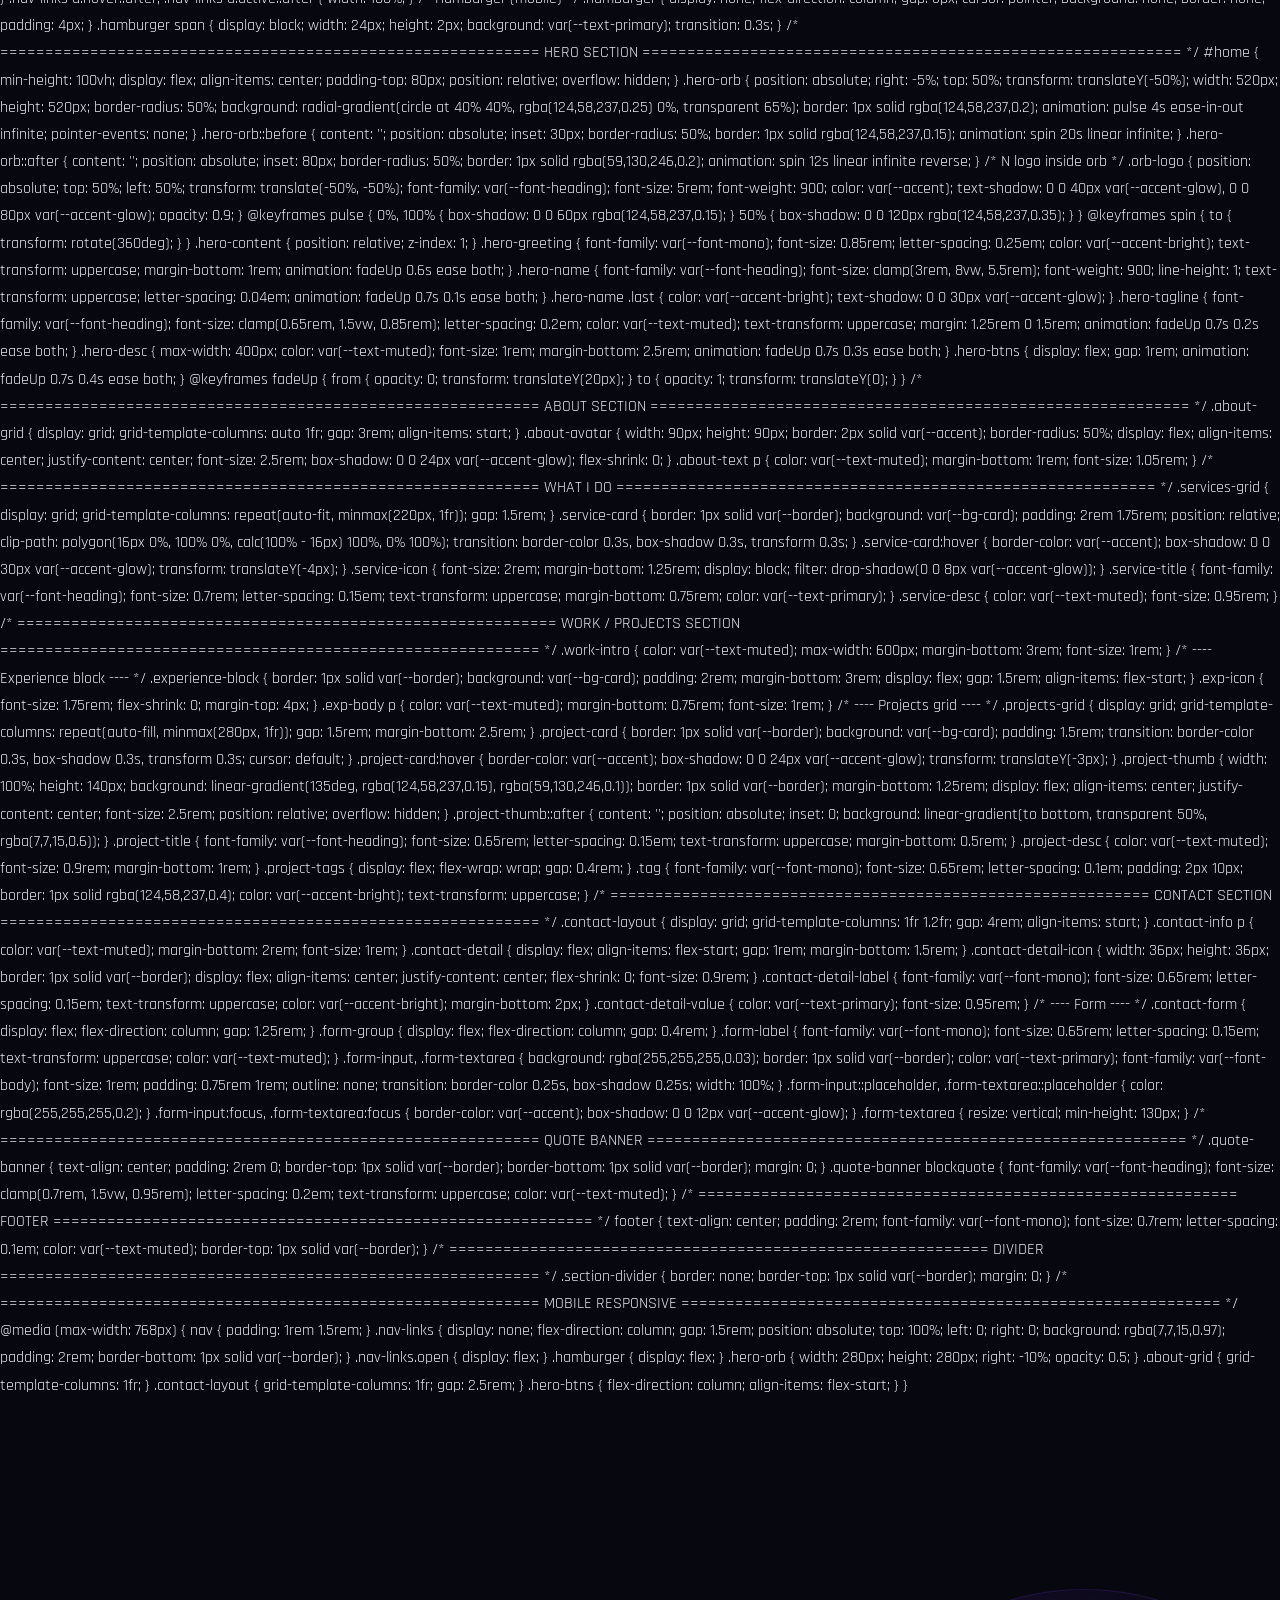
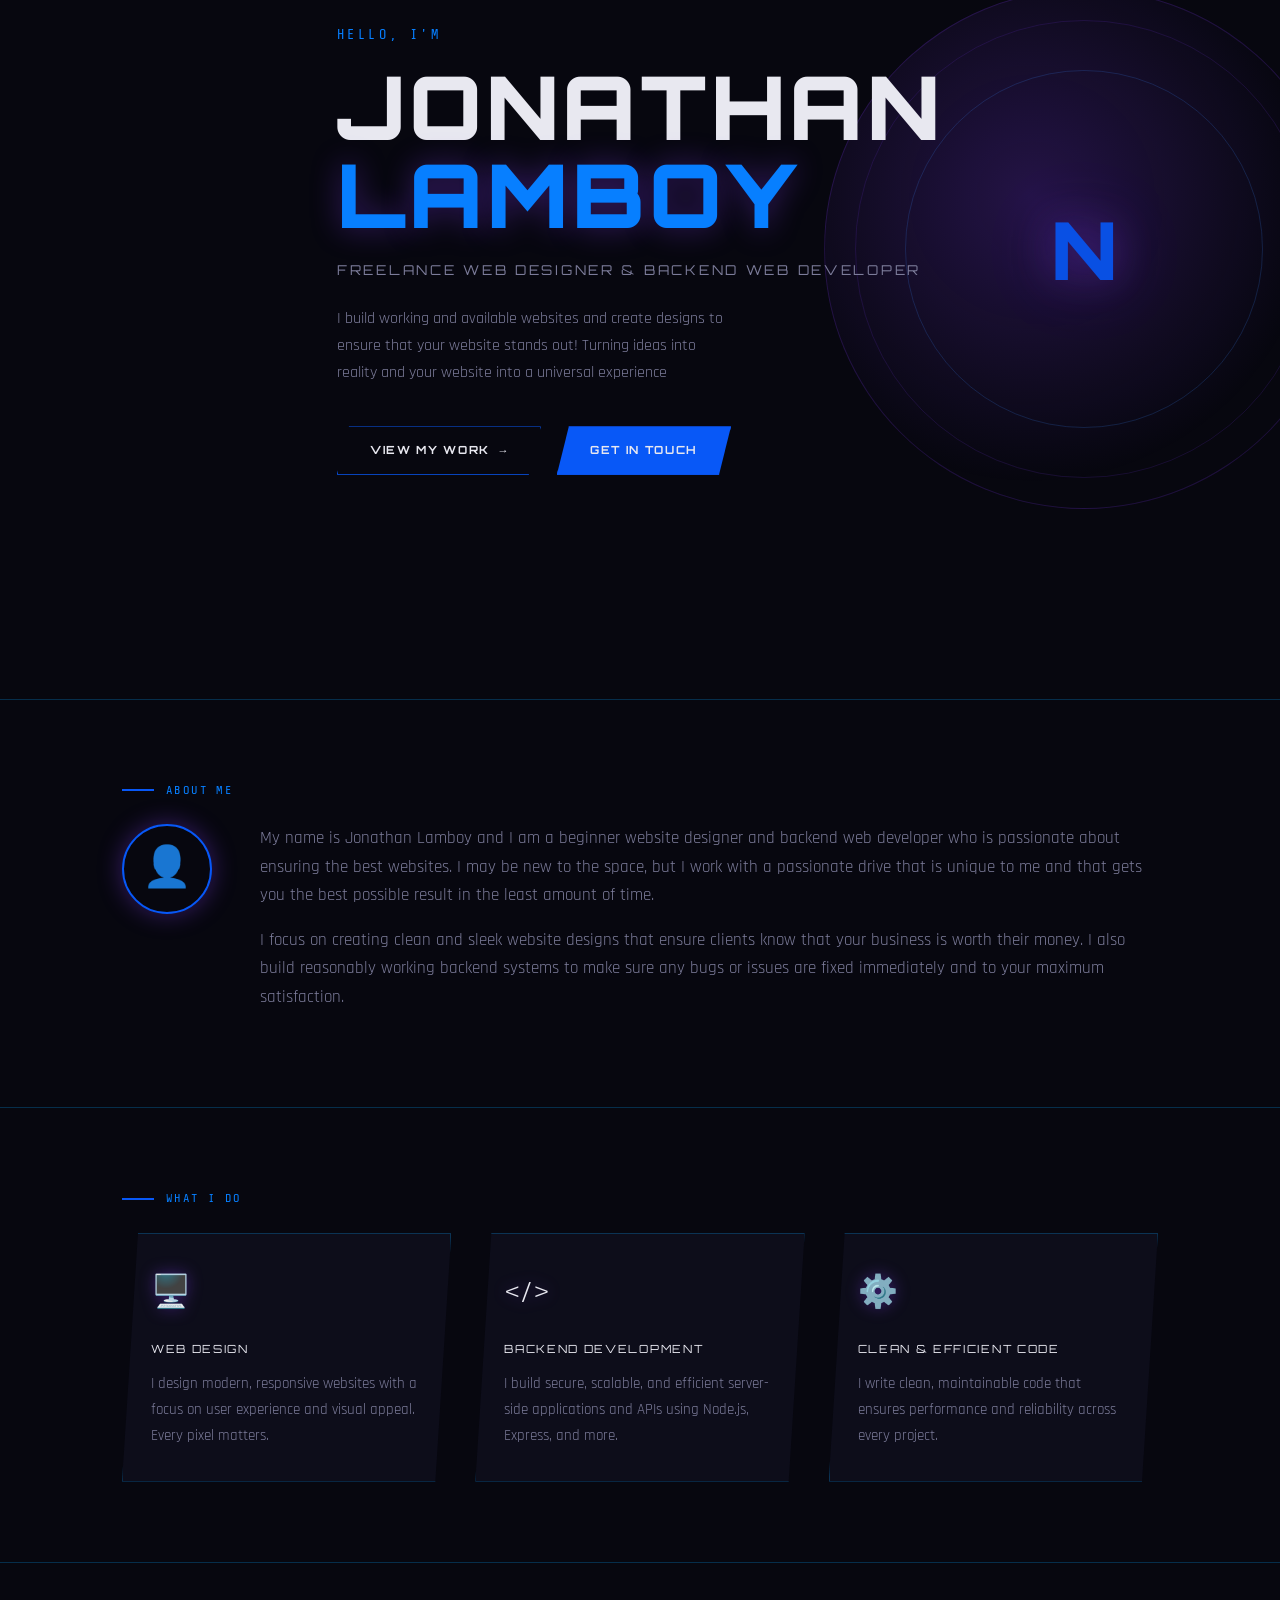
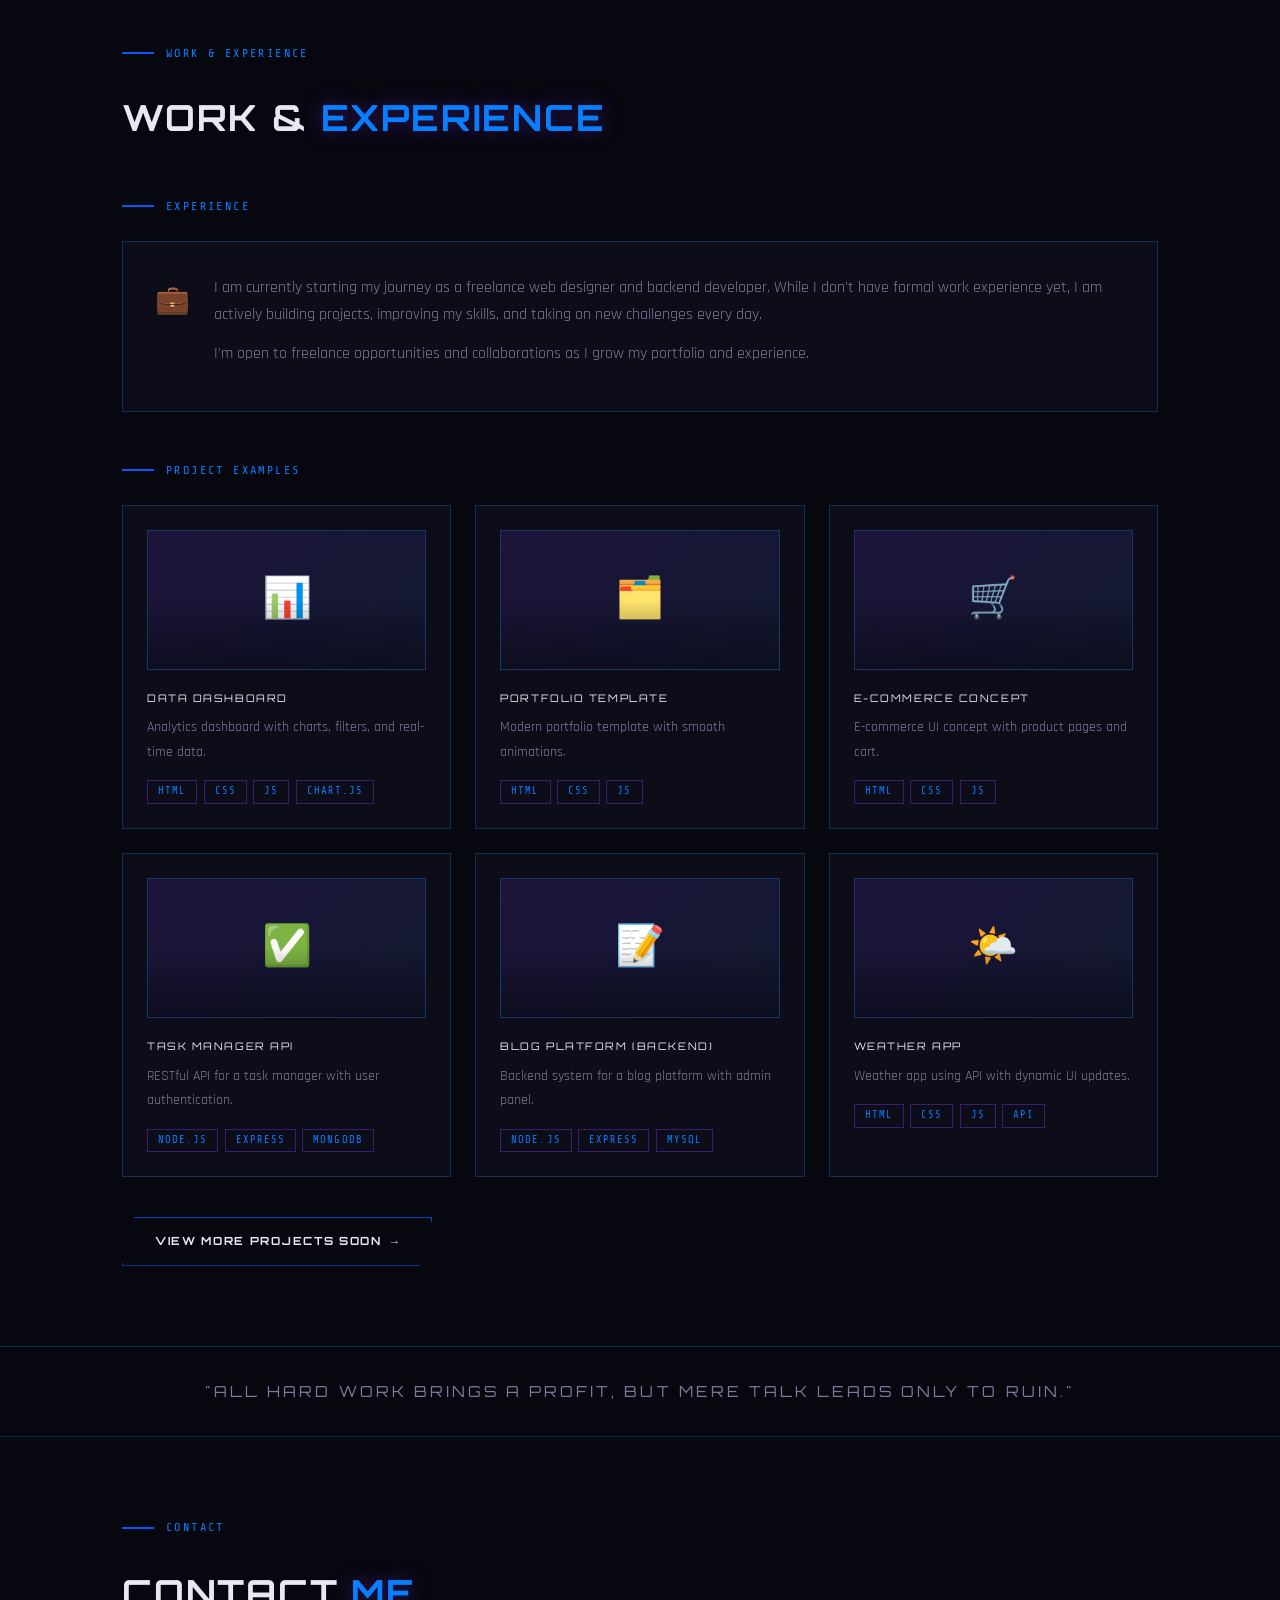
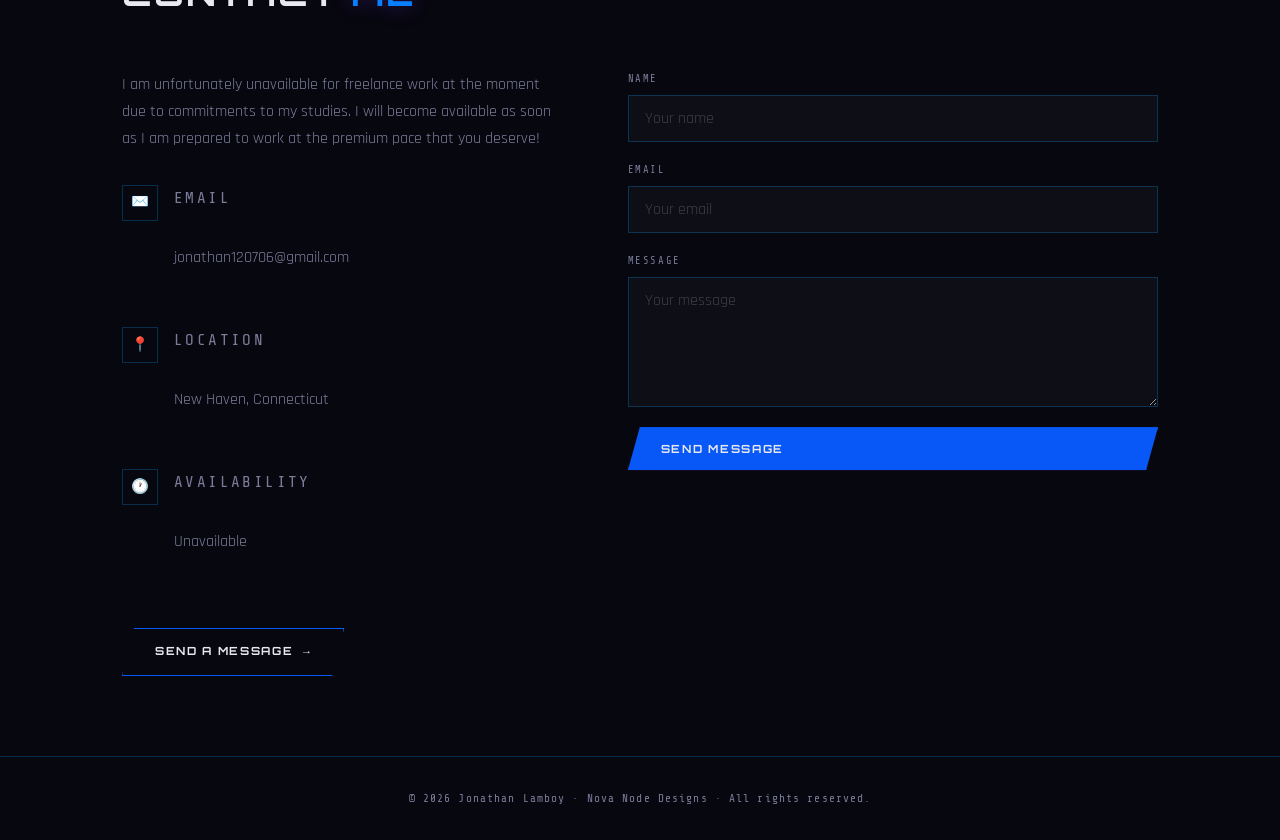
==== commit 5938bc22: "Add work buttons and quote banner to index.html" ====
--- a/index.html
+++ b/index.html
@@ -6,6 +6,7 @@
   <title>Nova Node Designs | Jonathan Lamboy</title>
   <link href="https://fonts.googleapis.com/css2?family=Orbitron:wght@400;700;900&family=Rajdhani:wght@300;400;500;600;700&family=Share+Tech+Mono&display=swap" rel="stylesheet"/>
   <style>
+    .work-btns { display: flex; gap: 1rem; flex-wrap: wrap; }
     /* ============================================================
        CSS CUSTOM PROPERTIES — edit colors/fonts here easily
     ============================================================ */
@@ -871,7 +872,10 @@
 
       </div>
 
-      <a href="#contact" class="btn">View More Projects Soon &nbsp;→</a>
+      <div class="work-btns">
+  <a href="https://github.com/OrionTakahashi" target="_blank" class="btn">View My GitHub &nbsp;→</a>
+  <a href="#contact" class="btn">More Projects Coming Soon &nbsp;→</a>
+</div>
     </div>
   </section>
 
@@ -1009,3 +1013,978 @@
 
 </body>
 </html>
+      color: var(--text-primary);
+      font-family: var(--font-body);
+      font-size: 16px;
+      line-height: 1.7;
+      overflow-x: hidden;
+    }
+
+    /* Starfield background */
+    body::before {
+      content: '';
+      position: fixed;
+      inset: 0;
+      background-image:
+        radial-gradient(1px 1px at 10% 20%, rgba(255,255,255,0.3) 0%, transparent 100%),
+        radial-gradient(1px 1px at 30% 60%, rgba(255,255,255,0.2) 0%, transparent 100%),
+        radial-gradient(1px 1px at 70% 10%, rgba(255,255,255,0.25) 0%, transparent 100%),
+        radial-gradient(1px 1px at 80% 80%, rgba(255,255,255,0.15) 0%, transparent 100%),
+        radial-gradient(1px 1px at 50% 40%, rgba(255,255,255,0.2) 0%, transparent 100%),
+        radial-gradient(1px 1px at 90% 50%, rgba(255,255,255,0.1) 0%, transparent 100%),
+        radial-gradient(1px 1px at 20% 85%, rgba(255,255,255,0.2) 0%, transparent 100%),
+        radial-gradient(1px 1px at 60% 70%, rgba(255,255,255,0.15) 0%, transparent 100%);
+      pointer-events: none;
+      z-index: 0;
+    }
+
+    /* ============================================================
+       UTILITY
+    ============================================================ */
+    .container {
+      max-width: 1100px;
+      margin: 0 auto;
+      padding: 0 2rem;
+    }
+
+    .section { padding: 5rem 0; position: relative; }
+
+    .section-label {
+      font-family: var(--font-mono);
+      font-size: 0.75rem;
+      letter-spacing: 0.2em;
+      color: var(--accent-bright);
+      text-transform: uppercase;
+      display: flex;
+      align-items: center;
+      gap: 0.75rem;
+      margin-bottom: 1.5rem;
+    }
+
+    .section-label::before {
+      content: '';
+      display: block;
+      width: 2rem;
+      height: 2px;
+      background: var(--accent);
+    }
+
+    .section-title {
+      font-family: var(--font-heading);
+      font-size: clamp(1.5rem, 3vw, 2.25rem);
+      font-weight: 700;
+      letter-spacing: 0.05em;
+      text-transform: uppercase;
+      margin-bottom: 3rem;
+    }
+
+    .glow-text { color: var(--accent-bright); text-shadow: 0 0 20px var(--accent-glow); }
+
+    .btn {
+      display: inline-flex;
+      align-items: center;
+      gap: 0.6rem;
+      padding: 0.85rem 2rem;
+      border: 1px solid var(--accent);
+      background: transparent;
+      color: var(--text-primary);
+      font-family: var(--font-heading);
+      font-size: 0.7rem;
+      font-weight: 700;
+      letter-spacing: 0.15em;
+      text-transform: uppercase;
+      text-decoration: none;
+      cursor: pointer;
+      clip-path: polygon(12px 0%, 100% 0%, calc(100% - 12px) 100%, 0% 100%);
+      transition: background 0.25s, box-shadow 0.25s, color 0.25s;
+    }
+
+    .btn:hover {
+      background: var(--accent);
+      box-shadow: 0 0 24px var(--accent-glow);
+      color: #fff;
+    }
+
+    .btn-filled {
+      background: var(--accent);
+      box-shadow: 0 0 18px var(--accent-glow);
+    }
+
+    .btn-filled:hover {
+      background: var(--accent-bright);
+    }
+
+    /* ============================================================
+       NAVIGATION
+    ============================================================ */
+    nav {
+      position: fixed;
+      top: 0; left: 0; right: 0;
+      z-index: 100;
+      display: flex;
+      align-items: center;
+      justify-content: space-between;
+      padding: 1.25rem 3rem;
+      background: rgba(7,7,15,0.85);
+      backdrop-filter: blur(12px);
+      border-bottom: 1px solid var(--border);
+    }
+
+    .nav-logo {
+      display: flex;
+      align-items: center;
+      gap: 0.75rem;
+      text-decoration: none;
+    }
+
+    .nav-logo-icon {
+      width: 36px; height: 36px;
+      border: 2px solid var(--accent);
+      display: flex; align-items: center; justify-content: center;
+      font-family: var(--font-heading);
+      font-size: 1rem;
+      font-weight: 900;
+      color: var(--accent-bright);
+      box-shadow: 0 0 12px var(--accent-glow);
+      clip-path: polygon(6px 0%, 100% 0%, calc(100% - 6px) 100%, 0% 100%);
+    }
+
+    .nav-logo-text {
+      font-family: var(--font-heading);
+      font-size: 0.65rem;
+      letter-spacing: 0.2em;
+      text-transform: uppercase;
+      color: var(--text-primary);
+    }
+
+    .nav-links {
+      display: flex;
+      gap: 2.5rem;
+      list-style: none;
+    }
+
+    .nav-links a {
+      font-family: var(--font-heading);
+      font-size: 0.65rem;
+      letter-spacing: 0.2em;
+      text-transform: uppercase;
+      text-decoration: none;
+      color: var(--text-muted);
+      transition: color 0.2s;
+      position: relative;
+      padding-bottom: 4px;
+    }
+
+    .nav-links a::after {
+      content: '';
+      position: absolute;
+      bottom: 0; left: 0;
+      width: 0; height: 2px;
+      background: var(--accent-bright);
+      transition: width 0.25s;
+    }
+
+    .nav-links a:hover,
+    .nav-links a.active {
+      color: var(--text-primary);
+    }
+
+    .nav-links a:hover::after,
+    .nav-links a.active::after {
+      width: 100%;
+    }
+
+    /* Hamburger (mobile) */
+    .hamburger {
+      display: none;
+      flex-direction: column;
+      gap: 5px;
+      cursor: pointer;
+      background: none;
+      border: none;
+      padding: 4px;
+    }
+    .hamburger span {
+      display: block;
+      width: 24px; height: 2px;
+      background: var(--text-primary);
+      transition: 0.3s;
+    }
+
+    /* ============================================================
+       HERO SECTION
+    ============================================================ */
+    #home {
+      min-height: 100vh;
+      display: flex;
+      align-items: center;
+      padding-top: 80px;
+      position: relative;
+      overflow: hidden;
+    }
+
+    .hero-orb {
+      position: absolute;
+      right: -5%;
+      top: 50%;
+      transform: translateY(-50%);
+      width: 520px; height: 520px;
+      border-radius: 50%;
+      background: radial-gradient(circle at 40% 40%, rgba(124,58,237,0.25) 0%, transparent 65%);
+      border: 1px solid rgba(124,58,237,0.2);
+      animation: pulse 4s ease-in-out infinite;
+      pointer-events: none;
+    }
+
+    .hero-orb::before {
+      content: '';
+      position: absolute;
+      inset: 30px;
+      border-radius: 50%;
+      border: 1px solid rgba(124,58,237,0.15);
+      animation: spin 20s linear infinite;
+    }
+
+    .hero-orb::after {
+      content: '';
+      position: absolute;
+      inset: 80px;
+      border-radius: 50%;
+      border: 1px solid rgba(59,130,246,0.2);
+      animation: spin 12s linear infinite reverse;
+    }
+
+    /* N logo inside orb */
+    .orb-logo {
+      position: absolute;
+      top: 50%; left: 50%;
+      transform: translate(-50%, -50%);
+      font-family: var(--font-heading);
+      font-size: 5rem;
+      font-weight: 900;
+      color: var(--accent);
+      text-shadow: 0 0 40px var(--accent-glow), 0 0 80px var(--accent-glow);
+      opacity: 0.9;
+    }
+
+    @keyframes pulse {
+      0%, 100% { box-shadow: 0 0 60px rgba(124,58,237,0.15); }
+      50%       { box-shadow: 0 0 120px rgba(124,58,237,0.35); }
+    }
+
+    @keyframes spin { to { transform: rotate(360deg); } }
+
+    .hero-content { position: relative; z-index: 1; }
+
+    .hero-greeting {
+      font-family: var(--font-mono);
+      font-size: 0.85rem;
+      letter-spacing: 0.25em;
+      color: var(--accent-bright);
+      text-transform: uppercase;
+      margin-bottom: 1rem;
+      animation: fadeUp 0.6s ease both;
+    }
+
+    .hero-name {
+      font-family: var(--font-heading);
+      font-size: clamp(3rem, 8vw, 5.5rem);
+      font-weight: 900;
+      line-height: 1;
+      text-transform: uppercase;
+      letter-spacing: 0.04em;
+      animation: fadeUp 0.7s 0.1s ease both;
+    }
+
+    .hero-name .last { color: var(--accent-bright); text-shadow: 0 0 30px var(--accent-glow); }
+
+    .hero-tagline {
+      font-family: var(--font-heading);
+      font-size: clamp(0.65rem, 1.5vw, 0.85rem);
+      letter-spacing: 0.2em;
+      color: var(--text-muted);
+      text-transform: uppercase;
+      margin: 1.25rem 0 1.5rem;
+      animation: fadeUp 0.7s 0.2s ease both;
+    }
+
+    .hero-desc {
+      max-width: 400px;
+      color: var(--text-muted);
+      font-size: 1rem;
+      margin-bottom: 2.5rem;
+      animation: fadeUp 0.7s 0.3s ease both;
+    }
+
+    .hero-btns {
+      display: flex;
+      gap: 1rem;
+      animation: fadeUp 0.7s 0.4s ease both;
+    }
+
+    @keyframes fadeUp {
+      from { opacity: 0; transform: translateY(20px); }
+      to   { opacity: 1; transform: translateY(0); }
+    }
+
+    /* ============================================================
+       ABOUT SECTION
+    ============================================================ */
+    .about-grid {
+      display: grid;
+      grid-template-columns: auto 1fr;
+      gap: 3rem;
+      align-items: start;
+    }
+
+    .about-avatar {
+      width: 90px; height: 90px;
+      border: 2px solid var(--accent);
+      border-radius: 50%;
+      display: flex; align-items: center; justify-content: center;
+      font-size: 2.5rem;
+      box-shadow: 0 0 24px var(--accent-glow);
+      flex-shrink: 0;
+    }
+
+    .about-text p { color: var(--text-muted); margin-bottom: 1rem; font-size: 1.05rem; }
+
+    /* ============================================================
+       WHAT I DO
+    ============================================================ */
+    .services-grid {
+      display: grid;
+      grid-template-columns: repeat(auto-fit, minmax(220px, 1fr));
+      gap: 1.5rem;
+    }
+
+    .service-card {
+      border: 1px solid var(--border);
+      background: var(--bg-card);
+      padding: 2rem 1.75rem;
+      position: relative;
+      clip-path: polygon(16px 0%, 100% 0%, calc(100% - 16px) 100%, 0% 100%);
+      transition: border-color 0.3s, box-shadow 0.3s, transform 0.3s;
+    }
+
+    .service-card:hover {
+      border-color: var(--accent);
+      box-shadow: 0 0 30px var(--accent-glow);
+      transform: translateY(-4px);
+    }
+
+    .service-icon {
+      font-size: 2rem;
+      margin-bottom: 1.25rem;
+      display: block;
+      filter: drop-shadow(0 0 8px var(--accent-glow));
+    }
+
+    .service-title {
+      font-family: var(--font-heading);
+      font-size: 0.7rem;
+      letter-spacing: 0.15em;
+      text-transform: uppercase;
+      margin-bottom: 0.75rem;
+      color: var(--text-primary);
+    }
+
+    .service-desc { color: var(--text-muted); font-size: 0.95rem; }
+
+    /* ============================================================
+       WORK / PROJECTS SECTION
+    ============================================================ */
+    .work-intro {
+      color: var(--text-muted);
+      max-width: 600px;
+      margin-bottom: 3rem;
+      font-size: 1rem;
+    }
+
+    /* ---- Experience block ---- */
+    .experience-block {
+      border: 1px solid var(--border);
+      background: var(--bg-card);
+      padding: 2rem;
+      margin-bottom: 3rem;
+      display: flex;
+      gap: 1.5rem;
+      align-items: flex-start;
+    }
+
+    .exp-icon { font-size: 1.75rem; flex-shrink: 0; margin-top: 4px; }
+
+    .exp-body p { color: var(--text-muted); margin-bottom: 0.75rem; font-size: 1rem; }
+
+    /* ---- Projects grid ---- */
+    .projects-grid {
+      display: grid;
+      grid-template-columns: repeat(auto-fill, minmax(280px, 1fr));
+      gap: 1.5rem;
+      margin-bottom: 2.5rem;
+    }
+
+    .project-card {
+      border: 1px solid var(--border);
+      background: var(--bg-card);
+      padding: 1.5rem;
+      transition: border-color 0.3s, box-shadow 0.3s, transform 0.3s;
+      cursor: default;
+    }
+
+    .project-card:hover {
+      border-color: var(--accent);
+      box-shadow: 0 0 24px var(--accent-glow);
+      transform: translateY(-3px);
+    }
+
+    .project-thumb {
+      width: 100%;
+      height: 140px;
+      background: linear-gradient(135deg, rgba(124,58,237,0.15), rgba(59,130,246,0.1));
+      border: 1px solid var(--border);
+      margin-bottom: 1.25rem;
+      display: flex;
+      align-items: center;
+      justify-content: center;
+      font-size: 2.5rem;
+      position: relative;
+      overflow: hidden;
+    }
+
+    .project-thumb::after {
+      content: '';
+      position: absolute;
+      inset: 0;
+      background: linear-gradient(to bottom, transparent 50%, rgba(7,7,15,0.6));
+    }
+
+    .project-title {
+      font-family: var(--font-heading);
+      font-size: 0.65rem;
+      letter-spacing: 0.15em;
+      text-transform: uppercase;
+      margin-bottom: 0.5rem;
+    }
+
+    .project-desc { color: var(--text-muted); font-size: 0.9rem; margin-bottom: 1rem; }
+
+    .project-tags { display: flex; flex-wrap: wrap; gap: 0.4rem; }
+
+    .tag {
+      font-family: var(--font-mono);
+      font-size: 0.65rem;
+      letter-spacing: 0.1em;
+      padding: 2px 10px;
+      border: 1px solid rgba(124,58,237,0.4);
+      color: var(--accent-bright);
+      text-transform: uppercase;
+    }
+
+    /* ============================================================
+       CONTACT SECTION
+    ============================================================ */
+    .contact-layout {
+      display: grid;
+      grid-template-columns: 1fr 1.2fr;
+      gap: 4rem;
+      align-items: start;
+    }
+
+    .contact-info p {
+      color: var(--text-muted);
+      margin-bottom: 2rem;
+      font-size: 1rem;
+    }
+
+    .contact-detail {
+      display: flex;
+      align-items: flex-start;
+      gap: 1rem;
+      margin-bottom: 1.5rem;
+    }
+
+    .contact-detail-icon {
+      width: 36px; height: 36px;
+      border: 1px solid var(--border);
+      display: flex; align-items: center; justify-content: center;
+      flex-shrink: 0;
+      font-size: 0.9rem;
+    }
+
+    .contact-detail-label {
+      font-family: var(--font-mono);
+      font-size: 0.65rem;
+      letter-spacing: 0.15em;
+      text-transform: uppercase;
+      color: var(--accent-bright);
+      margin-bottom: 2px;
+    }
+
+    .contact-detail-value { color: var(--text-primary); font-size: 0.95rem; }
+
+    /* ---- Form ---- */
+    .contact-form { display: flex; flex-direction: column; gap: 1.25rem; }
+
+    .form-group { display: flex; flex-direction: column; gap: 0.4rem; }
+
+    .form-label {
+      font-family: var(--font-mono);
+      font-size: 0.65rem;
+      letter-spacing: 0.15em;
+      text-transform: uppercase;
+      color: var(--text-muted);
+    }
+
+    .form-input,
+    .form-textarea {
+      background: rgba(255,255,255,0.03);
+      border: 1px solid var(--border);
+      color: var(--text-primary);
+      font-family: var(--font-body);
+      font-size: 1rem;
+      padding: 0.75rem 1rem;
+      outline: none;
+      transition: border-color 0.25s, box-shadow 0.25s;
+      width: 100%;
+    }
+
+    .form-input::placeholder,
+    .form-textarea::placeholder { color: rgba(255,255,255,0.2); }
+
+    .form-input:focus,
+    .form-textarea:focus {
+      border-color: var(--accent);
+      box-shadow: 0 0 12px var(--accent-glow);
+    }
+
+    .form-textarea { resize: vertical; min-height: 130px; }
+
+    /* ============================================================
+       QUOTE BANNER
+    ============================================================ */
+    .quote-banner {
+      text-align: center;
+      padding: 2rem 0;
+      border-top: 1px solid var(--border);
+      border-bottom: 1px solid var(--border);
+      margin: 0;
+    }
+
+    .quote-banner blockquote {
+      font-family: var(--font-heading);
+      font-size: clamp(0.7rem, 1.5vw, 0.95rem);
+      letter-spacing: 0.2em;
+      text-transform: uppercase;
+      color: var(--text-muted);
+    }
+
+    /* ============================================================
+       FOOTER
+    ============================================================ */
+    footer {
+      text-align: center;
+      padding: 2rem;
+      font-family: var(--font-mono);
+      font-size: 0.7rem;
+      letter-spacing: 0.1em;
+      color: var(--text-muted);
+      border-top: 1px solid var(--border);
+    }
+
+    /* ============================================================
+       DIVIDER
+    ============================================================ */
+    .section-divider {
+      border: none;
+      border-top: 1px solid var(--border);
+      margin: 0;
+    }
+
+    /* ============================================================
+       MOBILE RESPONSIVE
+    ============================================================ */
+    @media (max-width: 768px) {
+      nav { padding: 1rem 1.5rem; }
+
+      .nav-links { display: none; flex-direction: column; gap: 1.5rem; position: absolute;
+        top: 100%; left: 0; right: 0; background: rgba(7,7,15,0.97);
+        padding: 2rem; border-bottom: 1px solid var(--border); }
+
+      .nav-links.open { display: flex; }
+
+      .hamburger { display: flex; }
+
+      .hero-orb { width: 280px; height: 280px; right: -10%; opacity: 0.5; }
+
+      .about-grid { grid-template-columns: 1fr; }
+
+      .contact-layout { grid-template-columns: 1fr; gap: 2.5rem; }
+
+      .hero-btns { flex-direction: column; align-items: flex-start; }
+    }
+  </style>
+</head>
+<body>
+
+  <!-- ============================================================
+       NAVIGATION
+  ============================================================ -->
+  <nav>
+    <a href="#home" class="nav-logo">
+      <div class="nav-logo-icon">N</div>
+      <span class="nav-logo-text">Nova Node Designs</span>
+    </a>
+
+    <ul class="nav-links" id="navLinks">
+      <li><a href="#home"    class="active">Home</a></li>
+      <li><a href="#work">Work</a></li>
+      <li><a href="#contact">Contact</a></li>
+    </ul>
+
+    <button class="hamburger" id="hamburger" aria-label="Toggle menu">
+      <span></span><span></span><span></span>
+    </button>
+  </nav>
+
+
+  <!-- ============================================================
+       HERO
+  ============================================================ -->
+  <section id="home" class="section">
+    <div class="container">
+      <div class="hero-content">
+        <p class="hero-greeting">Hello, I'm</p>
+        <h1 class="hero-name">
+          Jonathan<br>
+          <span class="last">Lamboy</span>
+        </h1>
+        <!-- ✏️ EDIT: change your title below -->
+        <p class="hero-tagline">Freelance Web Designer &amp; Backend Web Developer</p>
+        <!-- ✏️ EDIT: change your short bio below -->
+        <p class="hero-desc">
+          I build working and available websites and create designs to ensure that your website stands out!
+          Turning ideas into reality and your website into a universal experience
+        </p>
+        <div class="hero-btns">
+          <a href="#work" class="btn">View My Work &nbsp;→</a>
+          <a href="#contact" class="btn btn-filled">Get In Touch</a>
+        </div>
+      </div>
+    </div>
+
+    <!-- Decorative orb -->
+    <div class="hero-orb">
+      <div class="orb-logo">N</div>
+    </div>
+  </section>
+
+
+  <!-- ============================================================
+       ABOUT
+  ============================================================ -->
+  <hr class="section-divider"/>
+  <section id="about" class="section">
+    <div class="container">
+      <span class="section-label">About Me</span>
+      <div class="about-grid">
+        <div class="about-avatar">👤</div>
+        <div class="about-text">
+          <!-- ✏️ EDIT: change your bio paragraphs below -->
+          <p>
+            My name is Jonathan Lamboy and I am a beginner website designer and backend web developer who is passionate about ensuring the best websites. I may be new to the space, but I work with a passionate drive that is unique to me and that gets you the best possible result in the least amount of time.
+          </p>
+          <p>
+            I focus on creating clean and sleek website designs that ensure clients know that your business is worth their money. I also build reasonably working backend systems to make sure any bugs or issues are fixed immediately and to your maximum satisfaction.
+          </p>
+        </div>
+      </div>
+    </div>
+  </section>
+
+
+  <!-- ============================================================
+       WHAT I DO
+  ============================================================ -->
+  <hr class="section-divider"/>
+  <section id="services" class="section">
+    <div class="container">
+      <span class="section-label">What I Do</span>
+      <div class="services-grid">
+        <!-- ✏️ EDIT: change service cards or add more below -->
+        <div class="service-card">
+          <span class="service-icon">🖥️</span>
+          <p class="service-title">Web Design</p>
+          <p class="service-desc">
+            I design modern, responsive websites with a focus on user experience
+            and visual appeal. Every pixel matters.
+          </p>
+        </div>
+        <div class="service-card">
+          <span class="service-icon">&lt;/&gt;</span>
+          <p class="service-title">Backend Development</p>
+          <p class="service-desc">
+            I build secure, scalable, and efficient server-side applications and APIs
+            using Node.js, Express, and more.
+          </p>
+        </div>
+        <div class="service-card">
+          <span class="service-icon">⚙️</span>
+          <p class="service-title">Clean &amp; Efficient Code</p>
+          <p class="service-desc">
+            I write clean, maintainable code that ensures performance and reliability
+            across every project.
+          </p>
+        </div>
+      </div>
+    </div>
+  </section>
+
+
+  <!-- ============================================================
+       WORK & EXPERIENCE
+  ============================================================ -->
+  <hr class="section-divider"/>
+  <section id="work" class="section">
+    <div class="container">
+      <span class="section-label">Work &amp; Experience</span>
+      <h2 class="section-title">Work &amp; <span class="glow-text">Experience</span></h2>
+
+      <!-- ---- Experience ---- -->
+      <span class="section-label">Experience</span>
+      <div class="experience-block">
+        <span class="exp-icon">💼</span>
+        <div class="exp-body">
+          <!-- ✏️ EDIT: add your job titles, companies, dates here -->
+          <p>
+            I am currently starting my journey as a freelance web designer and backend developer.
+            While I don't have formal work experience yet, I am actively building projects,
+            improving my skills, and taking on new challenges every day.
+          </p>
+          <p>
+            I'm open to freelance opportunities and collaborations as I grow my portfolio
+            and experience.
+          </p>
+
+          <!-- Example of how to add a real job entry — uncomment and fill in:
+          <p><strong style="color:var(--text-primary)">Job Title — Company Name</strong><br>
+          Month Year – Month Year<br>
+          Brief description of what you did here.</p>
+          -->
+        </div>
+      </div>
+
+      <!-- ---- Projects ---- -->
+      <span class="section-label">Project Examples</span>
+      <div class="projects-grid">
+
+        <!-- ✏️ EDIT: change or add project cards. Copy one block and paste it. -->
+
+        <div class="project-card">
+          <div class="project-thumb">📊</div>
+          <p class="project-title">Data Dashboard</p>
+          <p class="project-desc">Analytics dashboard with charts, filters, and real-time data.</p>
+          <div class="project-tags">
+            <span class="tag">HTML</span>
+            <span class="tag">CSS</span>
+            <span class="tag">JS</span>
+            <span class="tag">Chart.js</span>
+          </div>
+        </div>
+
+        <div class="project-card">
+          <div class="project-thumb">🗂️</div>
+          <p class="project-title">Portfolio Template</p>
+          <p class="project-desc">Modern portfolio template with smooth animations.</p>
+          <div class="project-tags">
+            <span class="tag">HTML</span>
+            <span class="tag">CSS</span>
+            <span class="tag">JS</span>
+          </div>
+        </div>
+
+        <div class="project-card">
+          <div class="project-thumb">🛒</div>
+          <p class="project-title">E-Commerce Concept</p>
+          <p class="project-desc">E-commerce UI concept with product pages and cart.</p>
+          <div class="project-tags">
+            <span class="tag">HTML</span>
+            <span class="tag">CSS</span>
+            <span class="tag">JS</span>
+          </div>
+        </div>
+
+        <div class="project-card">
+          <div class="project-thumb">✅</div>
+          <p class="project-title">Task Manager API</p>
+          <p class="project-desc">RESTful API for a task manager with user authentication.</p>
+          <div class="project-tags">
+            <span class="tag">Node.js</span>
+            <span class="tag">Express</span>
+            <span class="tag">MongoDB</span>
+          </div>
+        </div>
+
+        <div class="project-card">
+          <div class="project-thumb">📝</div>
+          <p class="project-title">Blog Platform (Backend)</p>
+          <p class="project-desc">Backend system for a blog platform with admin panel.</p>
+          <div class="project-tags">
+            <span class="tag">Node.js</span>
+            <span class="tag">Express</span>
+            <span class="tag">MySQL</span>
+          </div>
+        </div>
+
+        <div class="project-card">
+          <div class="project-thumb">🌤️</div>
+          <p class="project-title">Weather App</p>
+          <p class="project-desc">Weather app using API with dynamic UI updates.</p>
+          <div class="project-tags">
+            <span class="tag">HTML</span>
+            <span class="tag">CSS</span>
+            <span class="tag">JS</span>
+            <span class="tag">API</span>
+          </div>
+        </div>
+
+      </div>
+
+      <a href="#contact" class="btn">View More Projects Soon &nbsp;→</a>
+    </div>
+  </section>
+
+
+  <!-- ============================================================
+       QUOTE BANNER
+  ============================================================ -->
+  <div class="quote-banner">
+    <div class="container">
+      <!-- ✏️ EDIT: change your personal quote -->
+      <blockquote>"All hard work brings a profit, but mere talk leads only to ruin."</blockquote>
+    </div>
+  </div>
+
+
+  <!-- ============================================================
+       CONTACT
+  ============================================================ -->
+  <section id="contact" class="section">
+    <div class="container">
+      <span class="section-label">Contact</span>
+      <h2 class="section-title">Contact <span class="glow-text">Me</span></h2>
+
+      <div class="contact-layout">
+
+        <!-- Left: info -->
+        <div class="contact-info">
+          <p>I am unfortunately unavailable for freelance work at the moment due to commitments to my studies. I will become available as soon as I am prepared to work at the premium pace that you deserve!</p>
+
+          <!-- ✏️ EDIT: update your email, location, and availability below -->
+          <div class="contact-detail">
+            <div class="contact-detail-icon">✉️</div>
+            <div>
+              <p class="contact-detail-label">Email</p>
+              <!-- Change this email -->
+              <p class="contact-detail-value">jonathan120706@gmail.com</p>
+            </div>
+          </div>
+
+          <div class="contact-detail">
+            <div class="contact-detail-icon">📍</div>
+            <div>
+              <p class="contact-detail-label">Location</p>
+              <!-- Change your location -->
+              <p class="contact-detail-value">New Haven, Connecticut</p>
+            </div>
+          </div>
+
+          <div class="contact-detail">
+            <div class="contact-detail-icon">🕐</div>
+            <div>
+              <p class="contact-detail-label">Availability</p>
+              <!-- Change your availability status -->
+              <p class="contact-detail-value">Unavailable</p>
+            </div>
+          </div>
+
+          <a href="mailto:jonathan120706@gmail.com" class="btn" style="margin-top:1rem;">
+            Send A Message &nbsp;→
+          </a>
+        </div>
+
+        <!-- Right: form -->
+        <!-- ✏️ NOTE: To make this form actually send emails, you need a service like
+             Formspree (https://formspree.io) — free and easy. Replace the action URL. -->
+        <form class="contact-form"
+              action="https://formspree.io/f/xvzyzaak"
+            method="POST">
+          <div class="form-group">
+            <label class="form-label" for="name">Name</label>
+            <input class="form-input" id="name" name="name" type="text"
+                   placeholder="Your name" required/>
+          </div>
+          <div class="form-group">
+            <label class="form-label" for="email">Email</label>
+            <input class="form-input" id="email" name="email" type="email"
+                   placeholder="Your email" required/>
+          </div>
+          <div class="form-group">
+            <label class="form-label" for="message">Message</label>
+            <textarea class="form-textarea" id="message" name="message"
+                      placeholder="Your message" required></textarea>
+          </div>
+          <button type="submit" class="btn btn-filled">Send Message</button>
+        </form>
+
+      </div>
+    </div>
+  </section>
+
+
+  <!-- ============================================================
+       FOOTER
+  ============================================================ -->
+  <footer>
+    <!-- ✏️ EDIT: update your name and year -->
+    <p>© 2026 Jonathan Lamboy · Nova Node Designs · All rights reserved.</p>
+  </footer>
+
+
+  <!-- ============================================================
+       JAVASCRIPT — mobile menu & active nav link
+  ============================================================ -->
+  <script>
+    // Mobile hamburger menu
+    const hamburger = document.getElementById('hamburger');
+    const navLinks  = document.getElementById('navLinks');
+
+    hamburger.addEventListener('click', () => {
+      navLinks.classList.toggle('open');
+    });
+
+    // Close menu when a link is clicked
+    navLinks.querySelectorAll('a').forEach(link => {
+      link.addEventListener('click', () => navLinks.classList.remove('open'));
+    });
+
+    // Highlight active nav link on scroll
+    const sections = document.querySelectorAll('section[id]');
+    const links    = document.querySelectorAll('.nav-links a');
+
+    function setActive() {
+      let current = '';
+      sections.forEach(sec => {
+        if (window.scrollY >= sec.offsetTop - 120) current = sec.id;
+      });
+      links.forEach(a => {
+        a.classList.toggle('active', a.getAttribute('href') === '#' + current);
+      });
+    }
+
+    window.addEventListener('scroll', setActive);
+    setActive();
+  </script>
+
+</body>
+</html>
